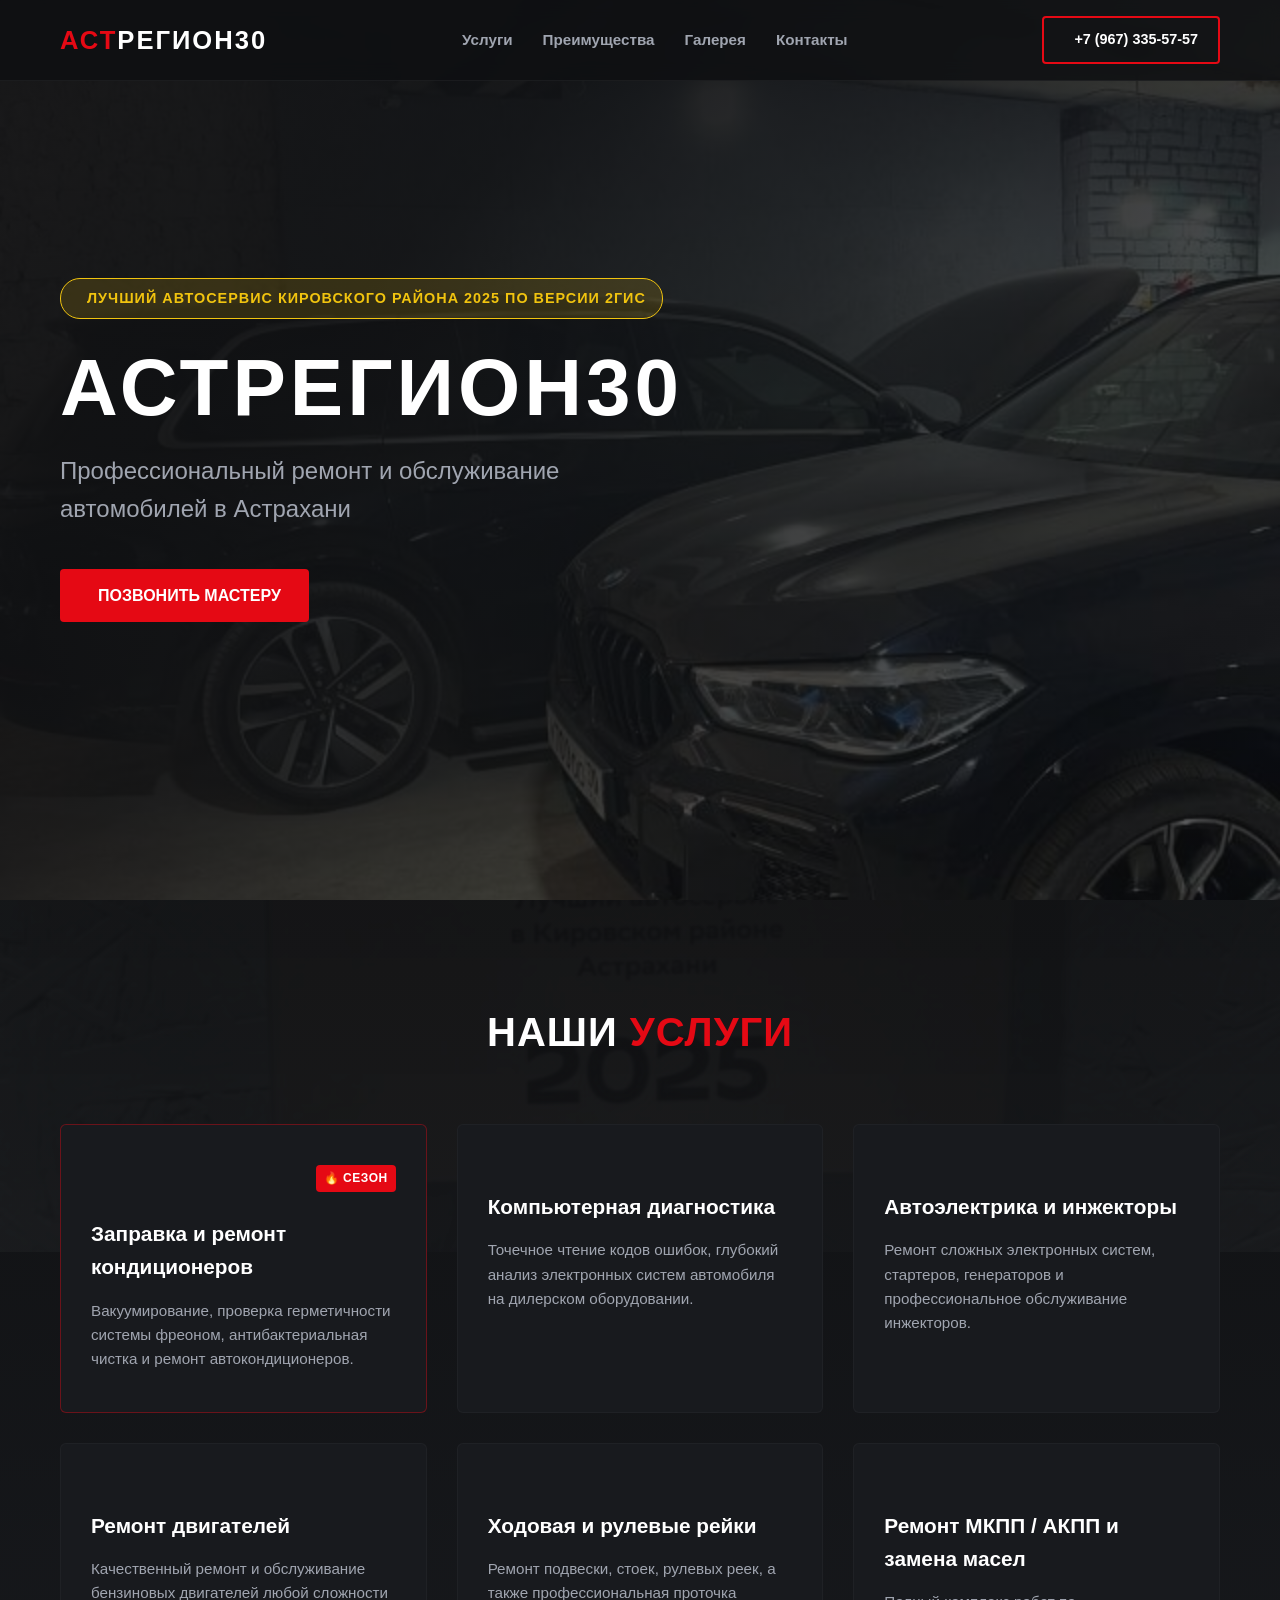
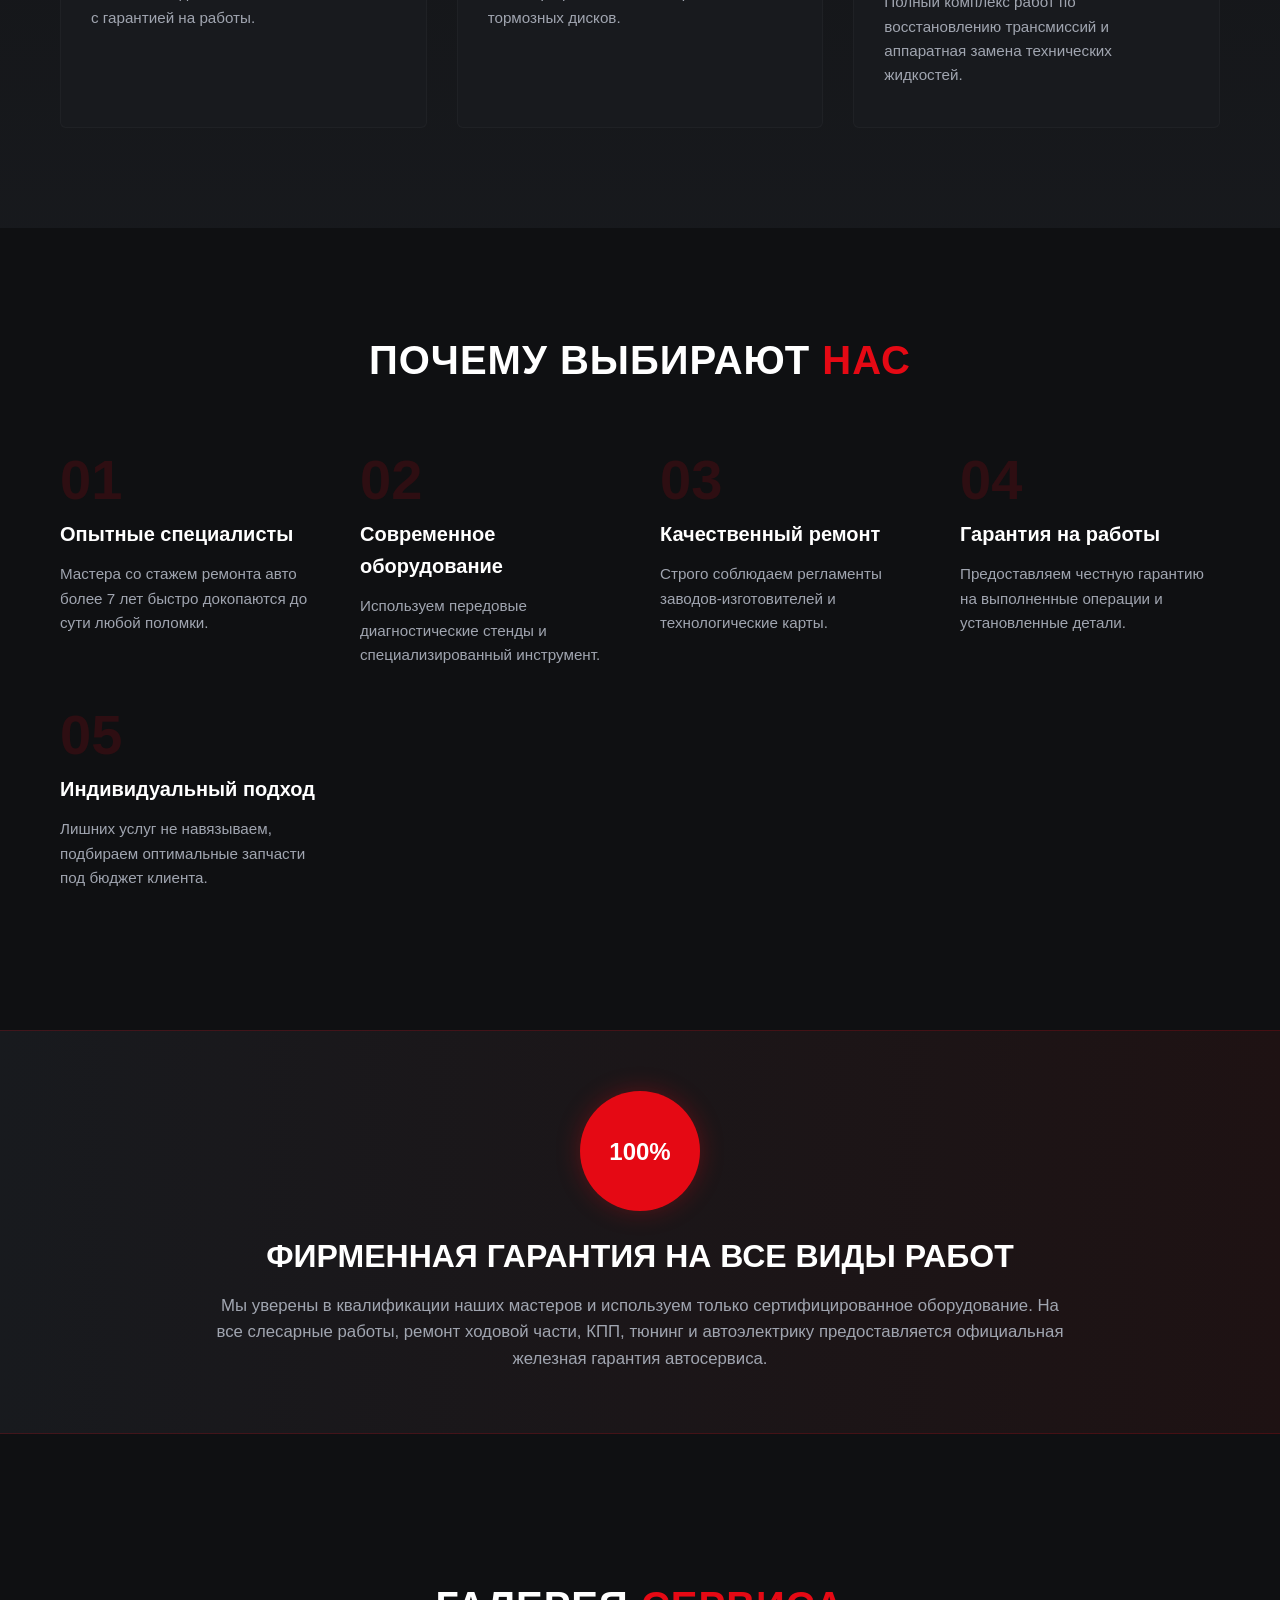
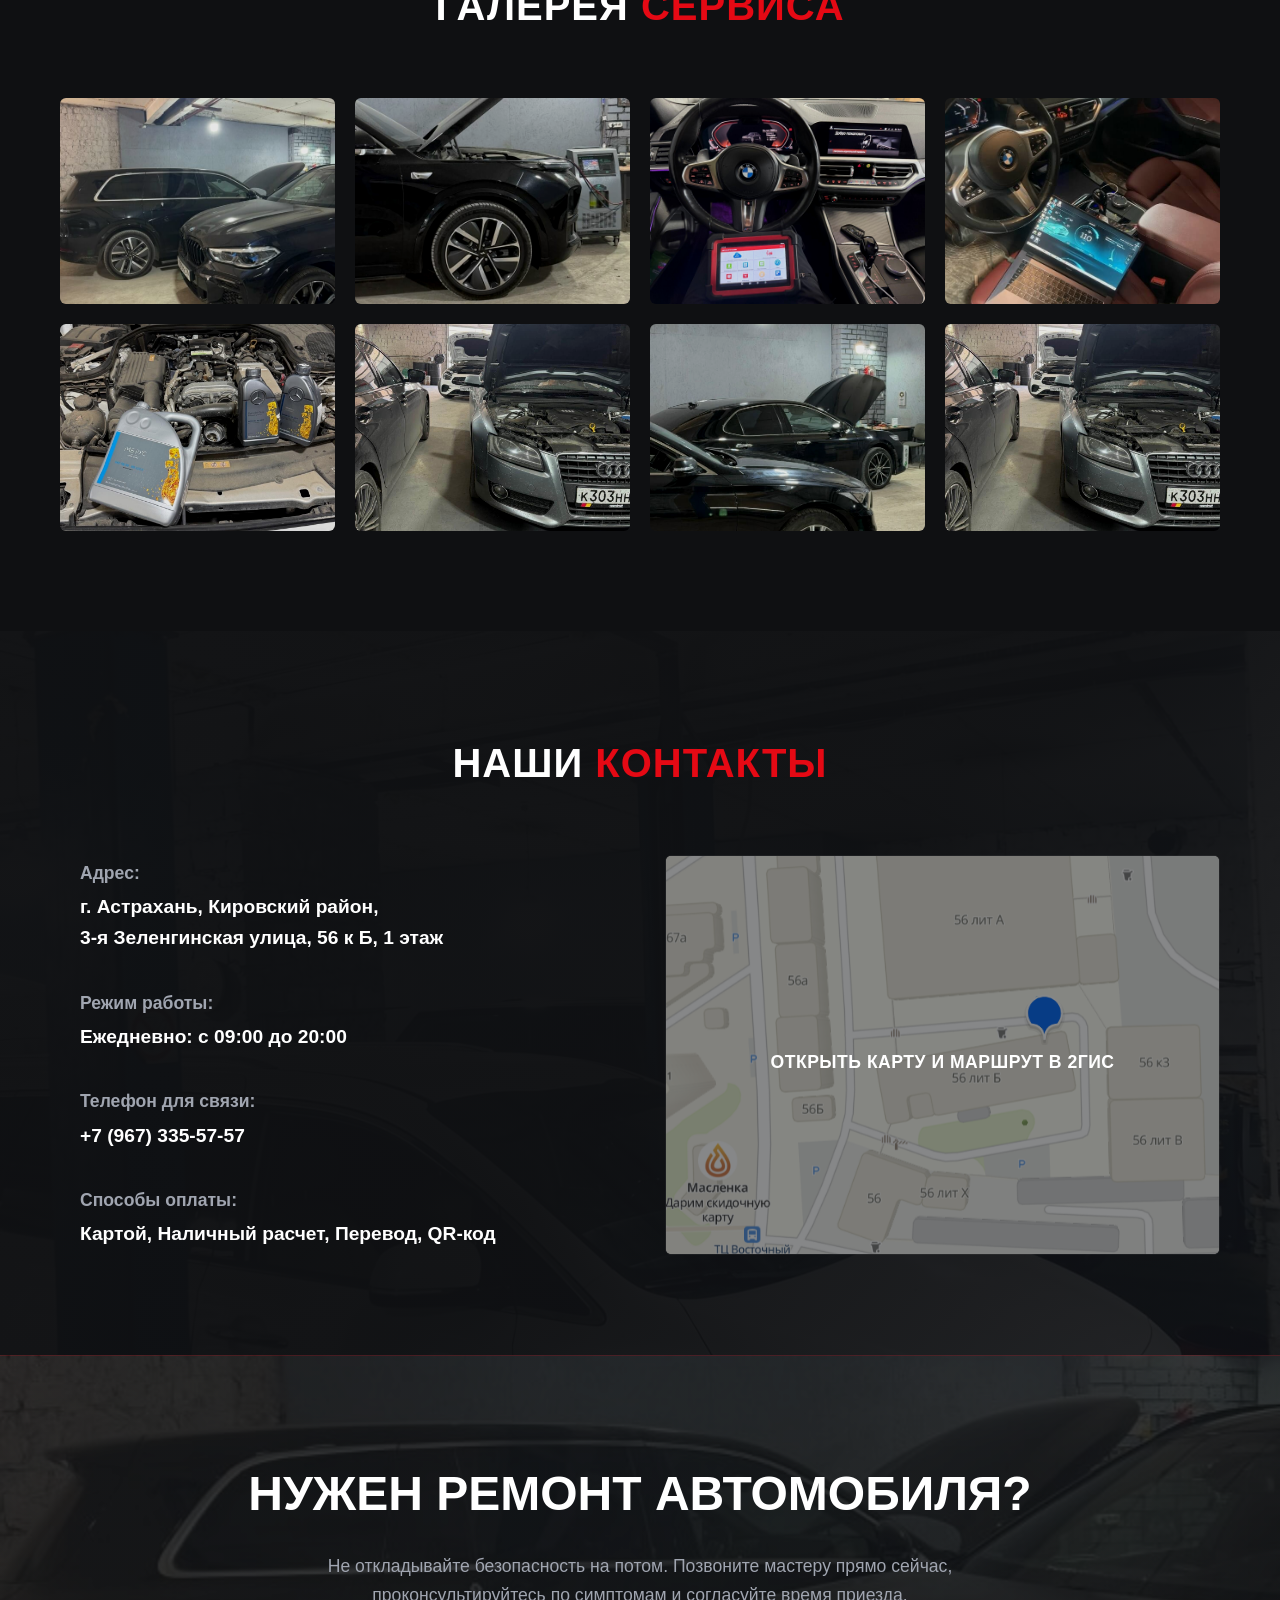
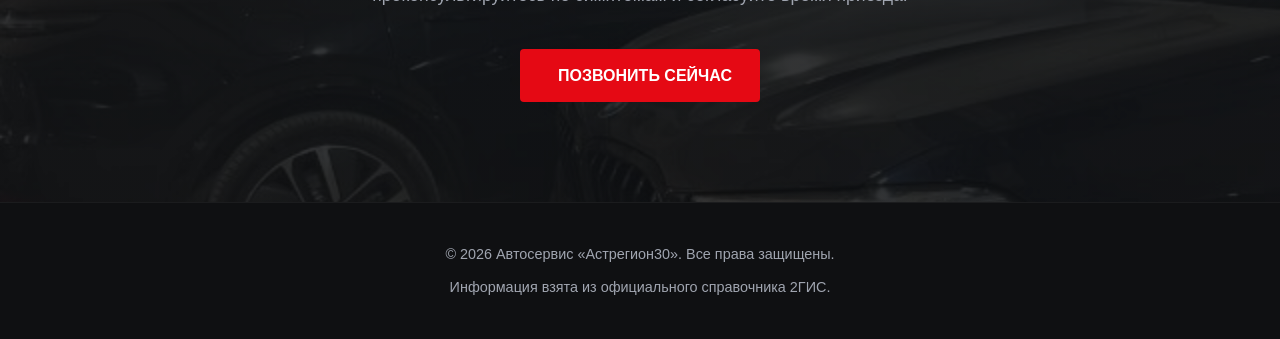
==== index.html @ 1fcc3227 "Update index.html" ====
<!DOCTYPE html>
<html lang="ru">
<head>
    <meta charset="UTF-8">
    <meta name="viewport" content="width=device-width, initial-scale=1.0">
    <title>Астрегион30 | Автосервис в Астрахани</title>
    <meta name="description" content="Профессиональный ремонт и техническое обслуживание автомобилей в Астрахани. Компьютерная диагностика, автоэлектрика, ремонт КПП/АКПП и ходовой части.">
    <meta http-equiv="Content-Security-Policy" content="upgrade-insecure-requests">

    <!-- OPEN GRAPH МЕТА-ТЕГИ ДЛЯ КРАСИВОГО ПРЕВЬЮ В МЕССЕНДЖЕРАХ -->
    <meta property="og:type" content="website">
    <meta property="og:url" content="https://github.io">
    <meta property="og:title" content="Автосервис «Астрегион30» в Астрахани">
    <meta property="og:description" content="Ремонт и обслуживание автомобилей. Компьютерная диагностика, автоэлектрика, ремонт двигателей и КПП. Официальная гарантия 100%. Звоните!">
    <!-- Точный путь к файлу фасада внутри твоей папки images -->
    <meta property="og:image" content="https://github.ioimages/gallery-1.jpg"> 
    <meta property="og:image:width" content="1200">
    <meta property="og:image:height" content="630">
    <meta property="og:site_name" content="Астрегион30">

    <!-- Подключение стилей и иконок -->
    <link rel="stylesheet" href="style.css">
    <link rel="stylesheet" href="https://cloudflare.com">
</head>
<body>

    <!-- Шапка (Header) -->
    <header class="header">
        <div class="container header-container">
            <div class="logo">
                <span class="logo-accent">АСТ</span>РЕГИОН30
            </div>
            <nav class="nav">
                <a href="#services" class="nav-link">Услуги</a>
                <a href="#advantages" class="nav-link">Преимущества</a>
                <a href="#gallery" class="nav-link">Галерея</a>
                <a href="#contacts" class="nav-link">Контакты</a>
            </nav>
            <a href="tel:+79673355757" class="btn btn-phone-header">
                <i class="fas fa-phone-alt"></i> +7 (967) 335-57-57
            </a>
            <button class="burger-menu" id="burgerBtn">
                <span></span>
                <span></span>
                <span></span>
            </button>
        </div>
    </header>

    <!-- Мобильное меню -->
    <div class="mobile-menu" id="mobileMenu">
        <a href="#services" class="mobile-link">Услуги</a>
        <a href="#advantages" class="mobile-link">Преимущества</a>
        <a href="#gallery" class="mobile-link">Галерея</a>
        <a href="#contacts" class="mobile-link">Контакты</a>
        <a href="tel:+79673355757" class="btn btn-phone-mobile">
            <i class="fas fa-phone-alt"></i> Позвонить
        </a>
    </div>

    <!-- Главный блок (Hero Section) -->
    <section class="hero-section">
        <div class="hero-overlay"></div>
        <div class="container hero-container data-anim">
            <div class="award-badge">
                <i class="fas fa-star"></i> Лучший автосервис Кировского района 2025 по версии 2ГИС
            </div>
            <h1 class="hero-title">АСТРЕГИОН30</h1>
            <p class="hero-subtitle">Профессиональный ремонт и обслуживание автомобилей в Астрахани</p>
            <a href="tel:+79673355757" class="btn btn-primary pulse-anim">
                <i class="fas fa-phone-alt"></i> Позвонить мастеру
            </a>
        </div>
    </section>

    <!-- Блок Услуги (Services) -->
    <section id="services" class="section services-section">
        <div class="container">
            <h2 class="section-title data-anim">Наши <span>Услуги</span></h2>
<div class="services-grid">
    <!-- Карточка 1 (СЕЗОННАЯ) -->
    <div class="service-card data-anim" style="border-color: rgba(229, 9, 20, 0.4);">
        <div class="card-icon" style="display: flex; justify-content: space-between; align-items: center;">
            <i class="fas fa-snowflake" style="color: #3498db;"></i>
            <span style="background: var(--accent-red); color: #fff; font-size: 0.75rem; font-weight: 900; padding: 4px 8px; border-radius: 4px; letter-spacing: 0.5px;">🔥 СЕЗОН</span>
        </div>
        <h3>Заправка и ремонт кондиционеров</h3>
        <p>Вакуумирование, проверка герметичности системы фреоном, антибактериальная чистка и ремонт автокондиционеров.</p>
    </div>
    <!-- Карточка 2 -->
    <div class="service-card data-anim">
        <div class="card-icon"><i class="fas fa-laptop-diagnostic"></i></div>
        <h3>Компьютерная диагностика</h3>
        <p>Точечное чтение кодов ошибок, глубокий анализ электронных систем автомобиля на дилерском оборудовании.</p>
    </div>
    <!-- Карточка 3 -->
    <div class="service-card data-anim">
        <div class="card-icon"><i class="fas fa-bolt"></i></div>
        <h3>Автоэлектрика и инжекторы</h3>
        <p>Ремонт сложных электронных систем, стартеров, генераторов и профессиональное обслуживание инжекторов.</p>
    </div>
    <!-- Карточка 4 -->
    <div class="service-card data-anim">
        <div class="card-icon"><i class="fas fa-engine"></i></div>
        <h3>Ремонт двигателей</h3>
        <p>Качественный ремонт и обслуживание бензиновых двигателей любой сложности с гарантией на работы.</p>
    </div>
    <!-- Карточка 5 -->
    <div class="service-card data-anim">
        <div class="card-icon"><i class="fas fa-car-crush"></i></div>
        <h3>Ходовая и рулевые рейки</h3>
        <p>Ремонт подвески, стоек, рулевых реек, а также профессиональная проточка тормозных дисков.</p>
    </div>
    <!-- Карточка 6 -->
    <div class="service-card data-anim">
        <div class="card-icon"><i class="fas fa-cogs"></i></div>
        <h3>Ремонт МКПП / АКПП и замена масел</h3>
        <p>Полный комплекс работ по восстановлению трансмиссий и аппаратная замена технических жидкостей.</p>
    </div>
</div>
    </section>

    <!-- Блок Почему выбирают нас (Advantages) -->
    <section id="advantages" class="section adv-section">
        <div class="container">
            <h2 class="section-title data-anim">Почему выбирают <span>нас</span></h2>
            <div class="adv-grid">
                <div class="adv-item data-anim">
                    <div class="adv-num">01</div>
                    <h3>Опытные специалисты</h3>
                    <p>Мастера со стажем ремонта авто более 7 лет быстро докопаются до сути любой поломки.</p>
                </div>
                <div class="adv-item data-anim">
                    <div class="adv-num">02</div>
                    <h3>Современное оборудование</h3>
                    <p>Используем передовые диагностические стенды и специализированный инструмент.</p>
                </div>
                <div class="adv-item data-anim">
                    <div class="adv-num">03</div>
                    <h3>Качественный ремонт</h3>
                    <p>Строго соблюдаем регламенты заводов-изготовителей и технологические карты.</p>
                </div>
                <div class="adv-item data-anim">
                    <div class="adv-num">04</div>
                    <h3>Гарантия на работы</h3>
                    <p>Предоставляем честную гарантию на выполненные операции и установленные детали.</p>
                </div>
                <div class="adv-item data-anim">
                    <div class="adv-num">05</div>
                    <h3>Индивидуальный подход</h3>
                    <p>Лишних услуг не навязываем, подбираем оптимальные запчасти под бюджет клиента.</p>
                </div>
            </div>
        </div>
    </section>

    <!-- Блок 100% Гарантия -->
    <section class="warranty-banner data-anim">
        <div class="container warranty-container">
            <div class="warranty-badge-large">
                <i class="fas fa-shield-check"></i>
                <span>100%</span>
            </div>
            <div class="warranty-text">
                <h2>Фирменная гарантия на все виды работ</h2>
                <p>Мы уверены в квалификации наших мастеров и используем только сертифицированное оборудование. На все слесарные работы, ремонт ходовой части, КПП, тюнинг и автоэлектрику предоставляется официальная железная гарантия автосервиса.</p>
            </div>
        </div>
    </section>

    <!-- Блок Галерея (Gallery) -->
    <section id="gallery" class="section gallery-section">
        <div class="container">
            <h2 class="section-title data-anim">Галерея <span>сервиса</span></h2>
            <div class="gallery-grid">
                <div class="gallery-item data-anim"><img src="images/gallery-1.jpg" alt="Автосервис Астрегион30 в Астрахани"></div>
                <div class="gallery-item data-anim"><img src="images/gallery-2.jpg" alt="Ремонт бензиновых двигателей"></div>
                <div class="gallery-item data-anim"><img src="images/gallery-3.jpg" alt="Компьютерная диагностика систем автомобиля"></div>
                <div class="gallery-item data-anim"><img src="images/gallery-4.jpg" alt="Диагностика автоэлектроники премиум-класса"></div>
                <div class="gallery-item data-anim"><img src="images/gallery-5.jpg" alt="Заправка автокондиционеров фреоном"></div>
                <div class="gallery-item data-anim"><img src="images/gallery-6.jpg" alt="Ремонт систем климат-контроля автомобиля"></div>
                <div class="gallery-item data-anim"><img src="images/gallery-7.jpg" alt="Ремонт систем климат-контроля автомобиля"></div>
                <div class="gallery-item data-anim"><img src="images/gallery-6.jpg" alt="Ремонт систем климат-контроля автомобиля"></div>
            </div>
        </div>
    </section>

    <!-- Блок Контакты (Contacts) -->
    <section id="contacts" class="section contacts-section">
        <div class="container">
            <h2 class="section-title data-anim">Наши <span>Контакты</span></h2>
            <div class="contacts-wrapper">
                <div class="contacts-info data-anim">
                    <div class="info-block">
                        <i class="fas fa-map-marker-alt"></i>
                        <div>
                            <h4>Адрес:</h4>
                            <p>г. Астрахань, Кировский район,<br>3-я Зеленгинская улица, 56 к Б, 1 этаж</p>
                        </div>
                    </div>
                    <div class="info-block">
                        <i class="fas fa-clock"></i>
                        <div>
                            <h4>Режим работы:</h4>
                            <p>Ежедневно: с 09:00 до 20:00</p>
                        </div>
                    </div>
                    <div class="info-block">
                        <i class="fas fa-phone-alt"></i>
                        <div>
                            <h4>Телефон для связи:</h4>
                            <p><a href="tel:+79673355757" class="phone-link">+7 (967) 335-57-57</a></p>
                        </div>
                    </div>
                    <div class="info-block">
                        <i class="fas fa-credit-card"></i>
                        <div>
                            <h4>Способы оплаты:</h4>
                            <p>Картой, Наличный расчет, Перевод, QR-код</p>
                        </div>
                    </div>
                </div>
                <!-- Интерактивная карта 2ГИС -->
                <div class="contacts-map data-anim">
                    <!-- Прямая коммерческая ссылка на карточку компании + правильный путь к папке images -->
                    <a href="https://2gis.ru" target="_blank" class="map-link-block" title="Открыть Астрегион30 в 2ГИС">
                        <img src="images/map-placeholder.jpg" alt="Карта проезда к Астрегион30" class="static-map-img">
                        <div class="map-overlay-btn">
                            <i class="fas fa-map-marked-alt"></i> Открыть карту и маршрут в 2ГИС
                        </div>
                    </a>
                </div>

         </section>
            <!-- CTA Блок -->
            <section class="cta-section">
                <div class="container cta-container data-anim">
                    <h2>Нужен ремонт автомобиля?</h2>
                    <p>Не откладывайте безопасность на потом. Позвоните мастеру прямо сейчас, проконсультируйтесь по симптомам и согласуйте время приезда.</p>
                    <a href="tel:+79673355757" class="btn btn-primary btn-cta">
                        <i class="fas fa-phone-alt"></i> Позвонить сейчас
                    </a>
                </div>
            </section>

            <!-- Подвал (Footer) -->
            <footer class="footer">
                <div class="container footer-container">
                    <p>&copy; 2026 Автосервис «Астрегион30». Все права защищены.</p>
                    <p>Информация взята из официального справочника 2ГИС.</p>
                </div>
            </footer>

    <!-- Премиальная кнопка быстрого вызова с белой иконкой -->
    <a href="tel:+79673355757" class="fixed-call-btn" aria-label="Позвонить в автосервис">
        <svg xmlns="http://w3.org" viewBox="0 0 24 24" width="26" height="26">
            <path d="M20 15.5c-1.2 0-2.4-.2-3.6-.6-.3-.1-.7 0-1 .2l-2.2 2.2c-2.8-1.4-5.1-3.8-6.6-6.6l2.2-2.2c.3-.3.4-.7.2-1-.4-1.1-.6-2.3-.6-3.5 0-.6-.4-1-1-1H4c-.6 0-1 .4-1 1 0 9.4 7.6 17 17 17 .6 0 1-.4 1-1v-3.5c0-.6-.4-1-1-1z" fill="#ffffff"/>
        </svg>
    </a>


            <script src="script.js"></script>
        </body>
        </html>
---- style.css ----
/* Основные переменные UI */
:root {
    --bg-dark: #0f1012;
    --bg-card: #181a1e;
    --accent-red: #e50914;
    --accent-hover: #b80710;
    --text-light: #ffffff;
    --text-muted: #a0a5b0;
    --font-main: -apple-system, BlinkMacSystemFont, "Segoe UI", Roboto, Helvetica, Arial, sans-serif;
    --transition: all 0.4s cubic-bezier(0.16, 1, 0.3, 1);
}

/* Обнуление базовых стилей */
* {
    margin: 0;
    padding: 0;
    box-sizing: border-box;
    scroll-behavior: smooth;
}

body {
    background-color: var(--bg-dark);
    color: var(--text-light);
    font-family: var(--font-main);
    line-height: 1.6;
    overflow-x: hidden;
}

img {
    display: block;
    max-width: 100%;
    height: auto;
}

.container {
    width: 100%;
    max-width: 1200px;
    margin: 0 auto;
    padding: 0 20px;
}

.section {
    padding: 100px 0;
}

.section-title {
    font-size: 2.5rem;
    font-weight: 800;
    text-align: center;
    margin-bottom: 60px;
    text-transform: uppercase;
    letter-spacing: 1px;
}

.section-title span {
    color: var(--accent-red);
}

/* Кнопки интерфейса */
.btn {
    display: inline-flex;
    align-items: center;
    justify-content: center;
    gap: 10px;
    padding: 14px 28px;
    font-weight: 700;
    text-decoration: none;
    text-transform: uppercase;
    border-radius: 4px;
    transition: var(--transition);
    cursor: pointer;
    border: none;
}

.btn-primary {
    background-color: var(--accent-red);
    color: var(--text-light);
}

.btn-primary:hover {
    background-color: var(--accent-hover);
    transform: translateY(-2px);
    box-shadow: 0 10px 20px rgba(229, 9, 20, 0.3);
}

/* Шапка (Header) */
.header {
    position: fixed;
    top: 0;
    left: 0;
    width: 100%;
    z-index: 100;
    background-color: rgba(15, 16, 18, 0.85);
    backdrop-filter: blur(10px);
    border-bottom: 1px solid rgba(255, 255, 255, 0.05);
    transition: var(--transition);
}

.header-container {
    display: flex;
    justify-content: space-between;
    align-items: center;
    height: 80px;
}

.logo {
    font-size: 1.6rem;
    font-weight: 900;
    letter-spacing: 2px;
}

.logo-accent {
    color: var(--accent-red);
}

.nav {
    display: flex;
    gap: 30px;
}

.nav-link {
    color: var(--text-muted);
    text-decoration: none;
    font-weight: 600;
    font-size: 0.95rem;
    transition: var(--transition);
}

.nav-link:hover {
    color: var(--text-light);
}

.btn-phone-header {
    background: transparent;
    border: 2px solid var(--accent-red);
    color: var(--text-light);
    padding: 10px 20px;
    font-size: 0.9rem;
}

.btn-phone-header:hover {
    background: var(--accent-red);
    box-shadow: 0 5px 15px rgba(229, 9, 20, 0.2);
}

.burger-menu {
    display: none;
    flex-direction: column;
    gap: 6px;
    background: none;
    border: none;
    cursor: pointer;
    z-index: 101;
}

.burger-menu span {
    display: block;
    width: 28px;
    height: 3px;
    background-color: var(--text-light);
    transition: var(--transition);
}

/* Мобильное меню */
.mobile-menu {
    position: fixed;
    top: 0;
    left: -100%;
    width: 100%;
    height: 100vh;
    background-color: var(--bg-dark);
    display: flex;
    flex-direction: column;
    align-items: center;
    justify-content: center;
    gap: 30px;
    z-index: 99;
    transition: var(--transition);
    padding-top: 80px;
}

.mobile-menu.active {
    left: 0;
}

.mobile-link {
    font-size: 1.5rem;
    color: var(--text-light);
    text-decoration: none;
    font-weight: 700;
}

/* Блок Hero */
.hero-section {
    position: relative;
    height: 100vh;
    min-height: 600px;
    display: flex;
    align-items: center;
    background: url('images/gallery-1.jpg') center/cover no-repeat;
}

.hero-overlay {
    position: absolute;
    top: 0;
    left: 0;
    width: 100%;
    height: 100%;
    background: linear-gradient(135deg, rgba(15,16,18,0.95) 30%, rgba(15,16,18,0.6) 100%);
}

.hero-container {
    position: relative;
    z-index: 2;
}

.award-badge {
    display: inline-flex;
    align-items: center;
    gap: 10px;
    background: rgba(241, 196, 15, 0.15);
    border: 1px solid #f1c40f;
    color: #f1c40f;
    padding: 8px 16px;
    border-radius: 20px;
    font-size: 0.9rem;
    font-weight: 700;
    text-transform: uppercase;
    letter-spacing: 1px;
    margin-bottom: 25px;
}

.hero-title {
    font-size: 5rem;
    font-weight: 900;
    letter-spacing: 4px;
    margin-bottom: 20px;
    line-height: 1.1;
}

.hero-subtitle {
    font-size: 1.5rem;
    color: var(--text-muted);
    max-width: 600px;
    margin-bottom: 40px;
}

/* Блок Услуг */
.services-section {
    background: linear-gradient(180deg, rgba(15, 16, 18, 0.96) 0%, rgba(24, 26, 30, 0.93) 100%), 
                url('images/services-bg.jpg') center/cover no-repeat fixed;
}

.services-grid {
    display: grid;
    grid-template-columns: repeat(auto-fit, minmax(280px, 1fr));
    gap: 30px;
}

.service-card {
    background-color: var(--bg-card);
    padding: 40px 30px;
    border-radius: 6px;
    border: 1px solid rgba(255, 255, 255, 0.03);
    transition: var(--transition);
}

.service-card:hover {
    transform: translateY(-8px);
    border-color: rgba(229, 9, 20, 0.3);
    box-shadow: 0 15px 30px rgba(0,0,0,0.4);
}

.card-icon {
    font-size: 2.5rem;
    color: var(--accent-red);
    margin-bottom: 25px;
}

.service-card h3 {
    font-size: 1.3rem;
    margin-bottom: 15px;
}

.service-card p {
    color: var(--text-muted);
    font-size: 0.95rem;
}

/* Преимущества */
.adv-grid {
    display: grid;
    grid-template-columns: repeat(auto-fit, minmax(220px, 1fr));
    gap: 40px;
}

.adv-num {
    font-size: 3.5rem;
    font-weight: 900;
    color: rgba(229, 9, 20, 0.15);
    line-height: 1;
    margin-bottom: 10px;
}

.adv-item h3 {
    font-size: 1.25rem;
    margin-bottom: 12px;
}

.adv-item p {
    color: var(--text-muted);
    font-size: 0.95rem;
}

/* Баннер Гарантии */
.warranty-banner {
    background: linear-gradient(90deg, #181a1e 0%, #1e1213 100%);
    border-top: 1px solid rgba(229, 9, 20, 0.2);
    border-bottom: 1px solid rgba(229, 9, 20, 0.2);
    padding: 60px 0;
    margin: 40px 0;
}

.warranty-container {
    display: flex;
    align-items: center;
    gap: 40px;
}

.warranty-badge-large {
    display: flex;
    flex-direction: column;
    align-items: center;
    justify-content: center;
    background: var(--accent-red);
    color: var(--text-light);
    width: 120px;
    height: 120px;
    border-radius: 50%;
    font-weight: 900;
    font-size: 1.5rem;
    flex-shrink: 0;
    box-shadow: 0 0 25px rgba(229, 9, 20, 0.3);
}

.warranty-badge-large i {
    font-size: 2rem;
    margin-bottom: 2px;
}

.warranty-text h2 {
    font-size: 2rem;
    text-transform: uppercase;
    margin-bottom: 10px;
}

.warranty-text p {
    color: var(--text-muted);
    font-size: 1.05rem;
    max-width: 850px;
}

/* Галерея */
.gallery-grid {
    display: grid;
    grid-template-columns: repeat(auto-fit, minmax(240px, 1fr));
    gap: 20px;
}

.gallery-item {
    position: relative;
    border-radius: 6px;
    overflow: hidden;
    aspect-ratio: 4/3;
}

.gallery-item img {
    width: 100%;
    height: 100%;
    object-fit: cover;
    transition: var(--transition);
    filter: contrast(1.05) brightness(0.9);
}

.gallery-item:hover img {
    filter: contrast(1) brightness(1);
    transform: scale(1.03);
}

/* Фоновое фото с наградой 2ГИС для блока Услуг */
.services-section {
    background: linear-gradient(180deg, rgba(15, 16, 18, 0.96) 0%, rgba(24, 26, 30, 0.93) 100%), 
                url('images/services-bg.jpg') center/cover no-repeat fixed;
}

/* Фоновое фото ремзоны для блока Контактов */
.contacts-section {
    background: linear-gradient(135deg, rgba(15, 16, 18, 0.98) 55%, rgba(15, 16, 18, 0.9) 100%), 
                url('images/contacts-bg.jpg') center/cover no-repeat;
    padding: 100px 0;
}

.contacts-wrapper {
    display: grid;
    grid-template-columns: 1fr 1fr;
    gap: 50px;
    align-items: center;
}

.contacts-info {
    display: flex;
    flex-direction: column;
    gap: 35px;
}

.info-block {
    display: flex;
    gap: 20px;
    align-items: flex-start;
}

.info-block i {
    font-size: 1.6rem;
    color: var(--accent-red);
    margin-top: 5px;
}

.info-block h4 {
    font-size: 1.1rem;
    margin-bottom: 5px;
    color: var(--text-muted);
}

.info-block p, .phone-link {
    font-size: 1.2rem;
    font-weight: 600;
    color: var(--text-light);
    text-decoration: none;
}

.phone-link:hover {
    color: var(--accent-red);
}

.contacts-map {
    height: 400px;
    border-radius: 6px;
    overflow: hidden;
    border: 1px solid rgba(255, 255, 255, 0.05);
}

/* CTA Блок */
.cta-section {
    background: linear-gradient(rgba(15,16,18,0.85), rgba(15,16,18,0.85)), url('images/gallery-1.jpg') center/cover;
    padding: 100px 0;
    text-align: center;
    border-top: 1px solid rgba(229, 9, 20, 0.2);
}

.cta-container h2 {
    font-size: 3rem;
    text-transform: uppercase;
    margin-bottom: 20px;
}

.cta-container p {
    max-width: 700px;
    margin: 0 auto 40px auto;
    color: var(--text-muted);
    font-size: 1.1rem;
}

/* Футер */
.footer {
    padding: 40px 0;
    border-top: 1px solid rgba(255, 255, 255, 0.05);
    text-align: center;
    font-size: 0.9rem;
    color: var(--text-muted);
}

.footer-container {
    display: flex;
    flex-direction: column;
    gap: 10px;
}

/* Кнопка быстрого звонка (Плавающая) */
.fixed-call-btn {
    position: fixed;
    bottom: 30px;
    right: 30px;
    width: 60px;
    height: 60px;
    background-color: var(--accent-red);
    color: var(--text-light);
    border-radius: 50%;
    display: none;
    align-items: center;
    justify-content: center;
    font-size: 1.5rem;
    box-shadow: 0 4px 20px rgba(229, 9, 20, 0.4);
    z-index: 1000;
    text-decoration: none;
    animation: pulse 2.5s infinite;
}

/* Анимации при скролле */
.data-anim {
    opacity: 0;
    transform: translateY(40px);
    transition: opacity 0.8s cubic-bezier(0.16, 1, 0.3, 1), transform 0.8s cubic-bezier(0.16, 1, 0.3, 1);
}

.data-anim.active {
    opacity: 1;
    transform: translateY(0);
}

/* Пульсация кнопок вызова */
@keyframes pulse {
    0% {
        transform: scale(1);
        box-shadow: 0 0 0 0 rgba(229, 9, 20, 0.5);
    }
    70% {
        transform: scale(1.05);
        box-shadow: 0 0 0 15px rgba(229, 9, 20, 0);
    }
    100% {
        transform: scale(1);
        box-shadow: 0 0 0 0 rgba(229, 9, 20, 0);
    }
}

.pulse-anim {
    animation: pulse 2.5s infinite;
}

/* Адаптивные медиа-запросы */
@media (max-width: 992px) {
    .hero-title {
        font-size: 3.5rem;
    }
    .contacts-wrapper {
        grid-template-columns: 1fr;
        gap: 40px;
    }
}
@media (max-width: 768px) {
    .nav, .btn-phone-header {
        display: none;
    }
    .burger-menu {
        display: flex;
    }
    .section {
        padding: 60px 0;
    }
    /* Починили размер заголовка на смартфонах */
    .hero-title {
        font-size: 2.2rem;
        letter-spacing: 2px;
        word-wrap: break-word;
    }
    /* Центрируем иконку трубки внутри плавающего круга */
    .fixed-call-btn {
        display: flex !important;
        align-items: center;
        justify-content: center;
    }
    .fixed-call-btn svg {
        display: block;
    }

    }
    .fixed-call-btn i {
        display: inline-block;
        color: #ffffff !important;
        font-size: 1.5rem !important;
        line-height: 1;
    }
    .warranty-container {
        flex-direction: column;
        text-align: center;
        gap: 20px;
    }
    .burger-menu.active span:nth-child(1) {
        transform: rotate(45deg) translate(6px, 6px);
    }
    .burger-menu.active span:nth-child(2) {
        opacity: 0;
    }
    .burger-menu.active span:nth-child(3) {
        transform: rotate(-45deg) translate(6px, -6px);
    }
}

/* Стили для статичной карты-ссылки */
.map-link-block {
    position: relative;
    display: block;
    width: 100%;
    /* Фиксированная высота для идеального выравнивания по сетке */
    height: 400px; 
    border-radius: 6px;
    overflow: hidden;
    border: 1px solid rgba(255, 255, 255, 0.05);
}

.static-map-img {
    width: 100%;
    height: 100%;
    object-fit: cover;
    transition: var(--transition);
}

.map-overlay-btn {
    position: absolute;
    top: 0;
    left: 0;
    width: 100%;
    height: 100%;
    background: rgba(15, 16, 18, 0.5);
    display: flex;
    flex-direction: column;
    align-items: center;
    justify-content: center;
    gap: 15px;
    color: var(--text-light);
    font-weight: 700;
    font-size: 1.1rem;
    transition: var(--transition);
    text-transform: uppercase;
    letter-spacing: 0.5px;
}

.map-overlay-btn i {
    font-size: 2.5rem;
    color: var(--accent-red);
    transition: var(--transition);
}

/* Эффекты при наведении */
.map-link-block:hover .static-map-img {
    transform: scale(1.03);
}

.map-link-block:hover .map-overlay-btn {
    background: rgba(15, 16, 18, 0.3);
}

.map-link-block:hover .map-overlay-btn i {
    transform: translateY(-5px);
}
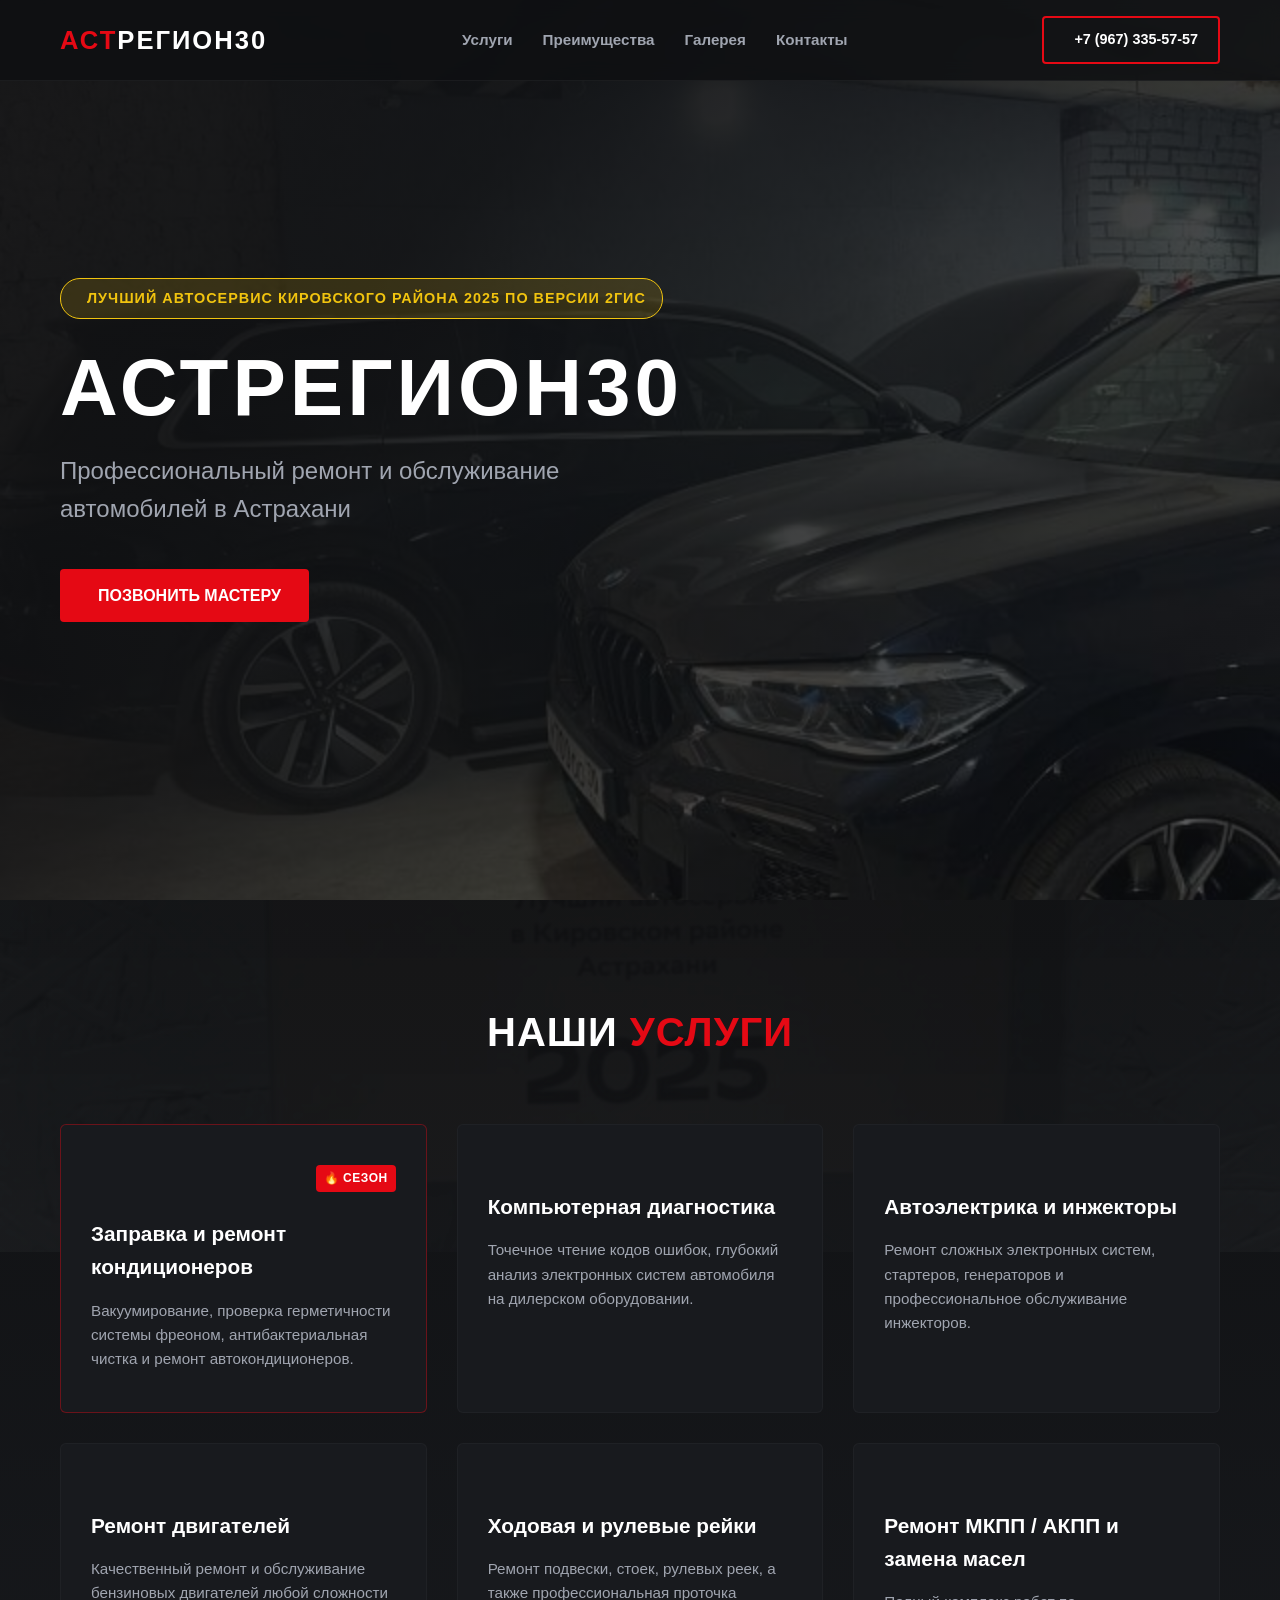
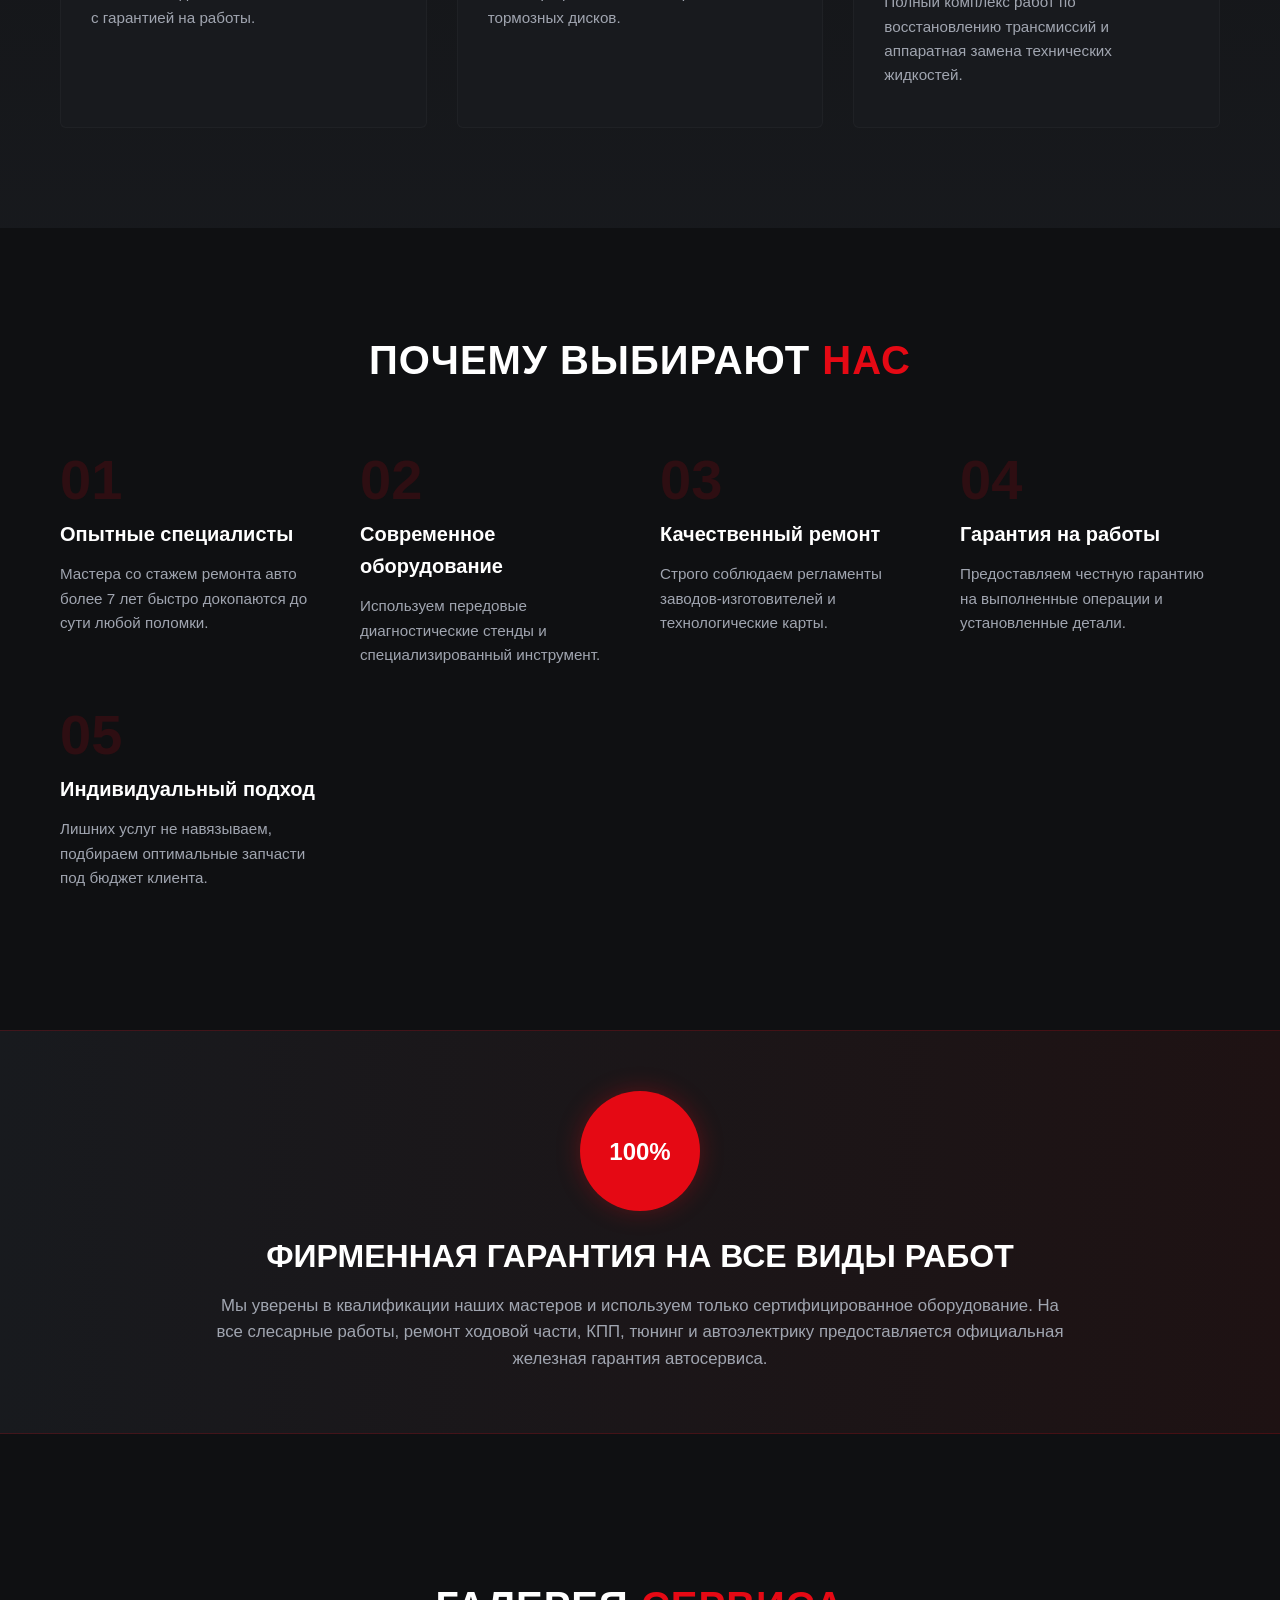
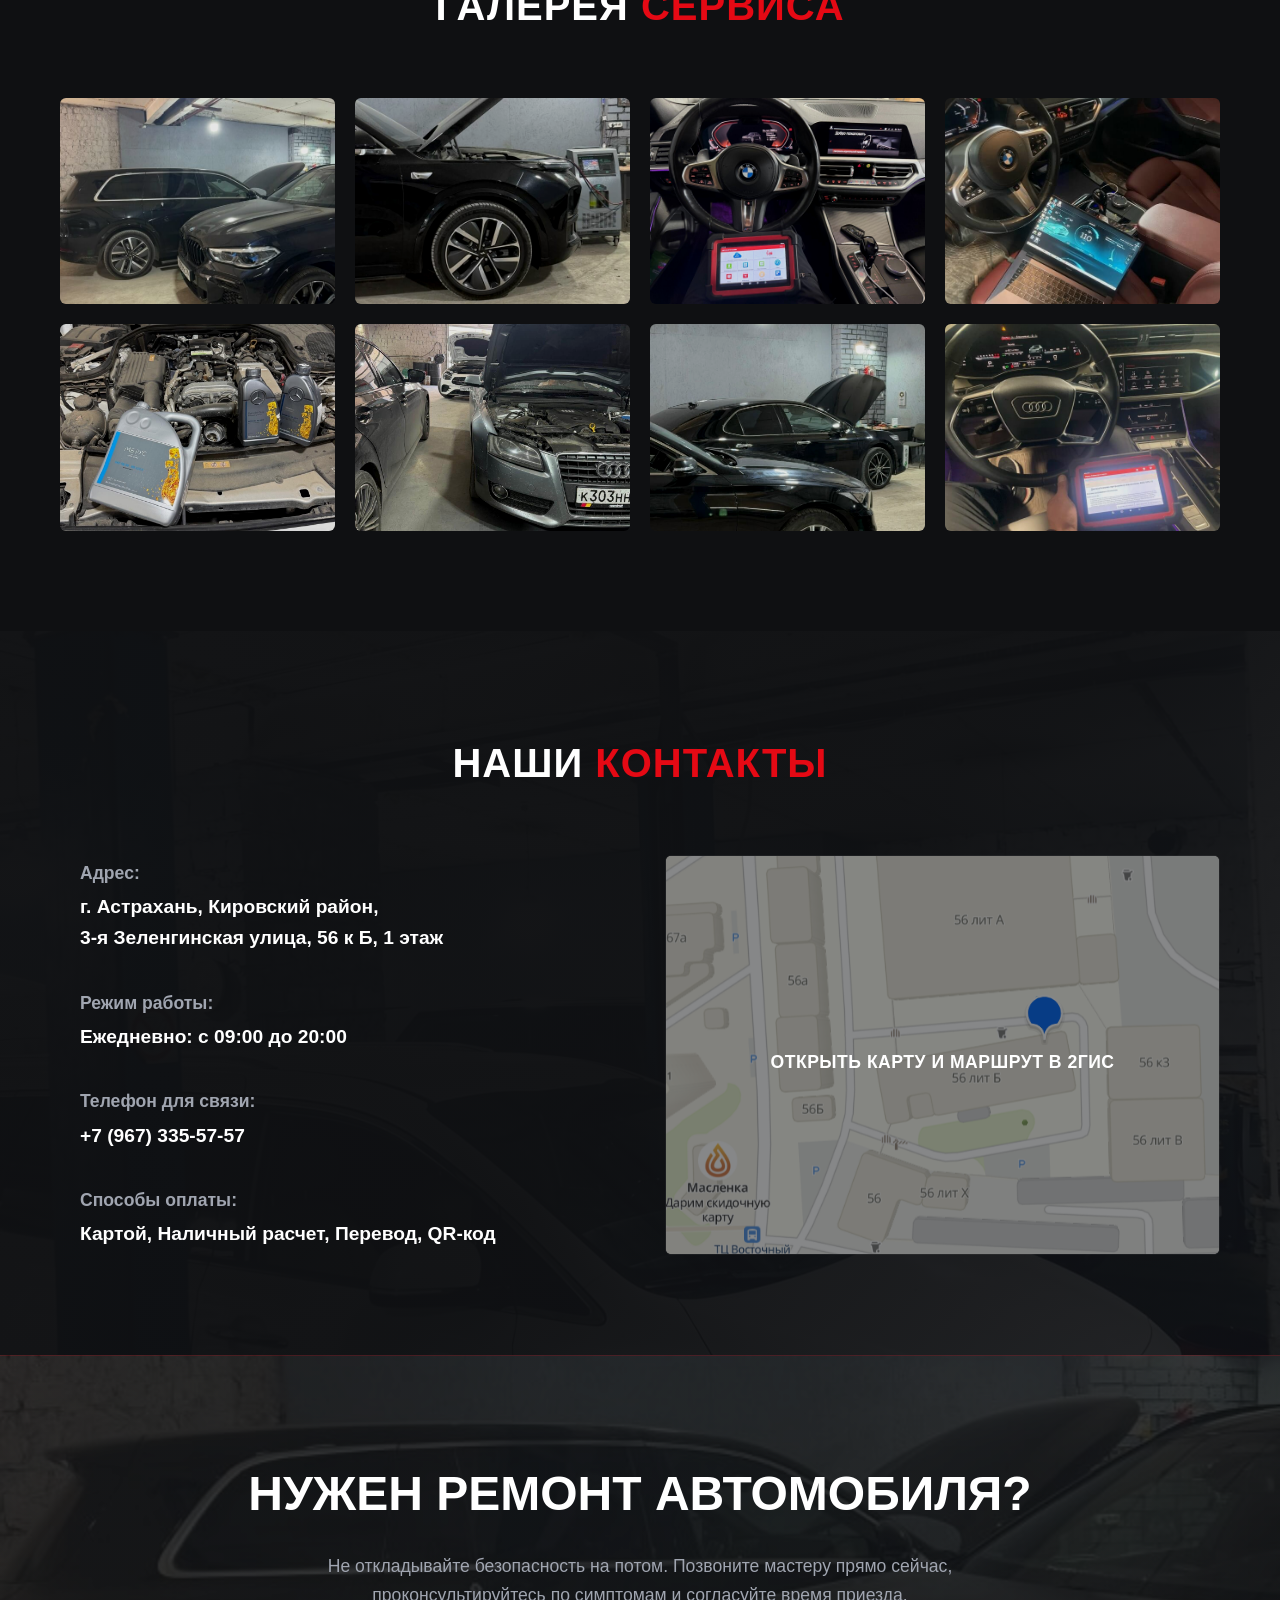
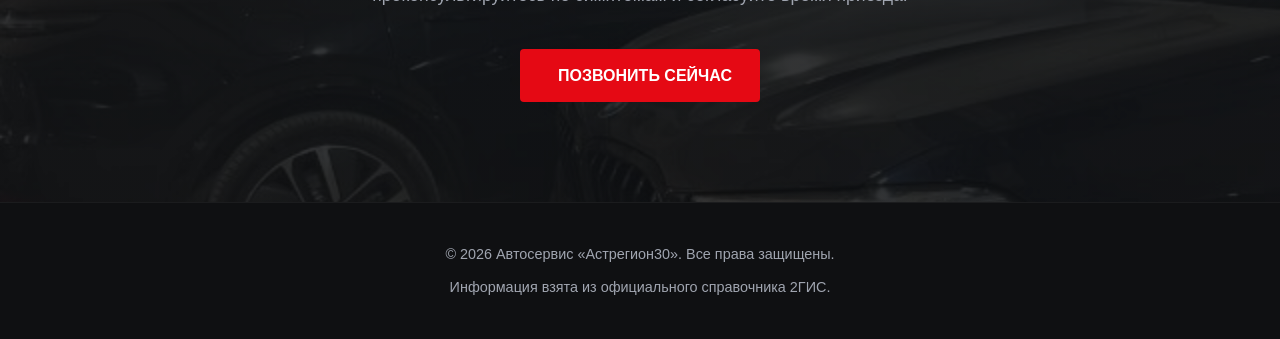
==== commit 65386bba: "Update index.html" ====
--- a/index.html
+++ b/index.html
@@ -173,14 +173,16 @@
         <div class="container">
             <h2 class="section-title data-anim">Галерея <span>сервиса</span></h2>
             <div class="gallery-grid">
-                <div class="gallery-item data-anim"><img src="images/gallery-1.jpg" alt="Автосервис Астрегион30 в Астрахани"></div>
-                <div class="gallery-item data-anim"><img src="images/gallery-2.jpg" alt="Ремонт бензиновых двигателей"></div>
-                <div class="gallery-item data-anim"><img src="images/gallery-3.jpg" alt="Компьютерная диагностика систем автомобиля"></div>
-                <div class="gallery-item data-anim"><img src="images/gallery-4.jpg" alt="Диагностика автоэлектроники премиум-класса"></div>
-                <div class="gallery-item data-anim"><img src="images/gallery-5.jpg" alt="Заправка автокондиционеров фреоном"></div>
-                <div class="gallery-item data-anim"><img src="images/gallery-6.jpg" alt="Ремонт систем климат-контроля автомобиля"></div>
-                <div class="gallery-item data-anim"><img src="images/gallery-7.jpg" alt="Ремонт систем климат-контроля автомобиля"></div>
-                <div class="gallery-item data-anim"><img src="images/gallery-6.jpg" alt="Ремонт систем климат-контроля автомобиля"></div>
+                <div class="gallery-grid">
+                    <div class="gallery-item data-anim"><img src="images/gallery-1.jpg" alt="Автосервис Астрегион30 в Астрахани"></div>
+                    <div class="gallery-item data-anim"><img src="images/gallery-2.jpg" alt="Ремонт бензиновых двигателей"></div>
+                    <div class="gallery-item data-anim"><img src="images/gallery-3.jpg" alt="Компьютерная диагностика систем автомобиля"></div>
+                    <div class="gallery-item data-anim"><img src="images/gallery-4.jpg" alt="Диагностика автоэлектроники премиум-класса"></div>
+                    <div class="gallery-item data-anim"><img src="images/gallery-5.jpg" alt="Заправка автокондиционеров фреоном"></div>
+                    <div class="gallery-item data-anim"><img src="images/gallery-6.jpg" alt="Ремонт систем климат-контроля автомобиля"></div>
+                    <div class="gallery-item data-anim"><img src="images/gallery-7.jpg" alt="Ремонт ходовой части автомобиля подвески"></div>
+                    <div class="gallery-item data-anim"><img src="images/gallery-8.jpg" alt="Ремонт КПП и АКПП в Астрахани"></div>
+                </div>
             </div>
         </div>
     </section>
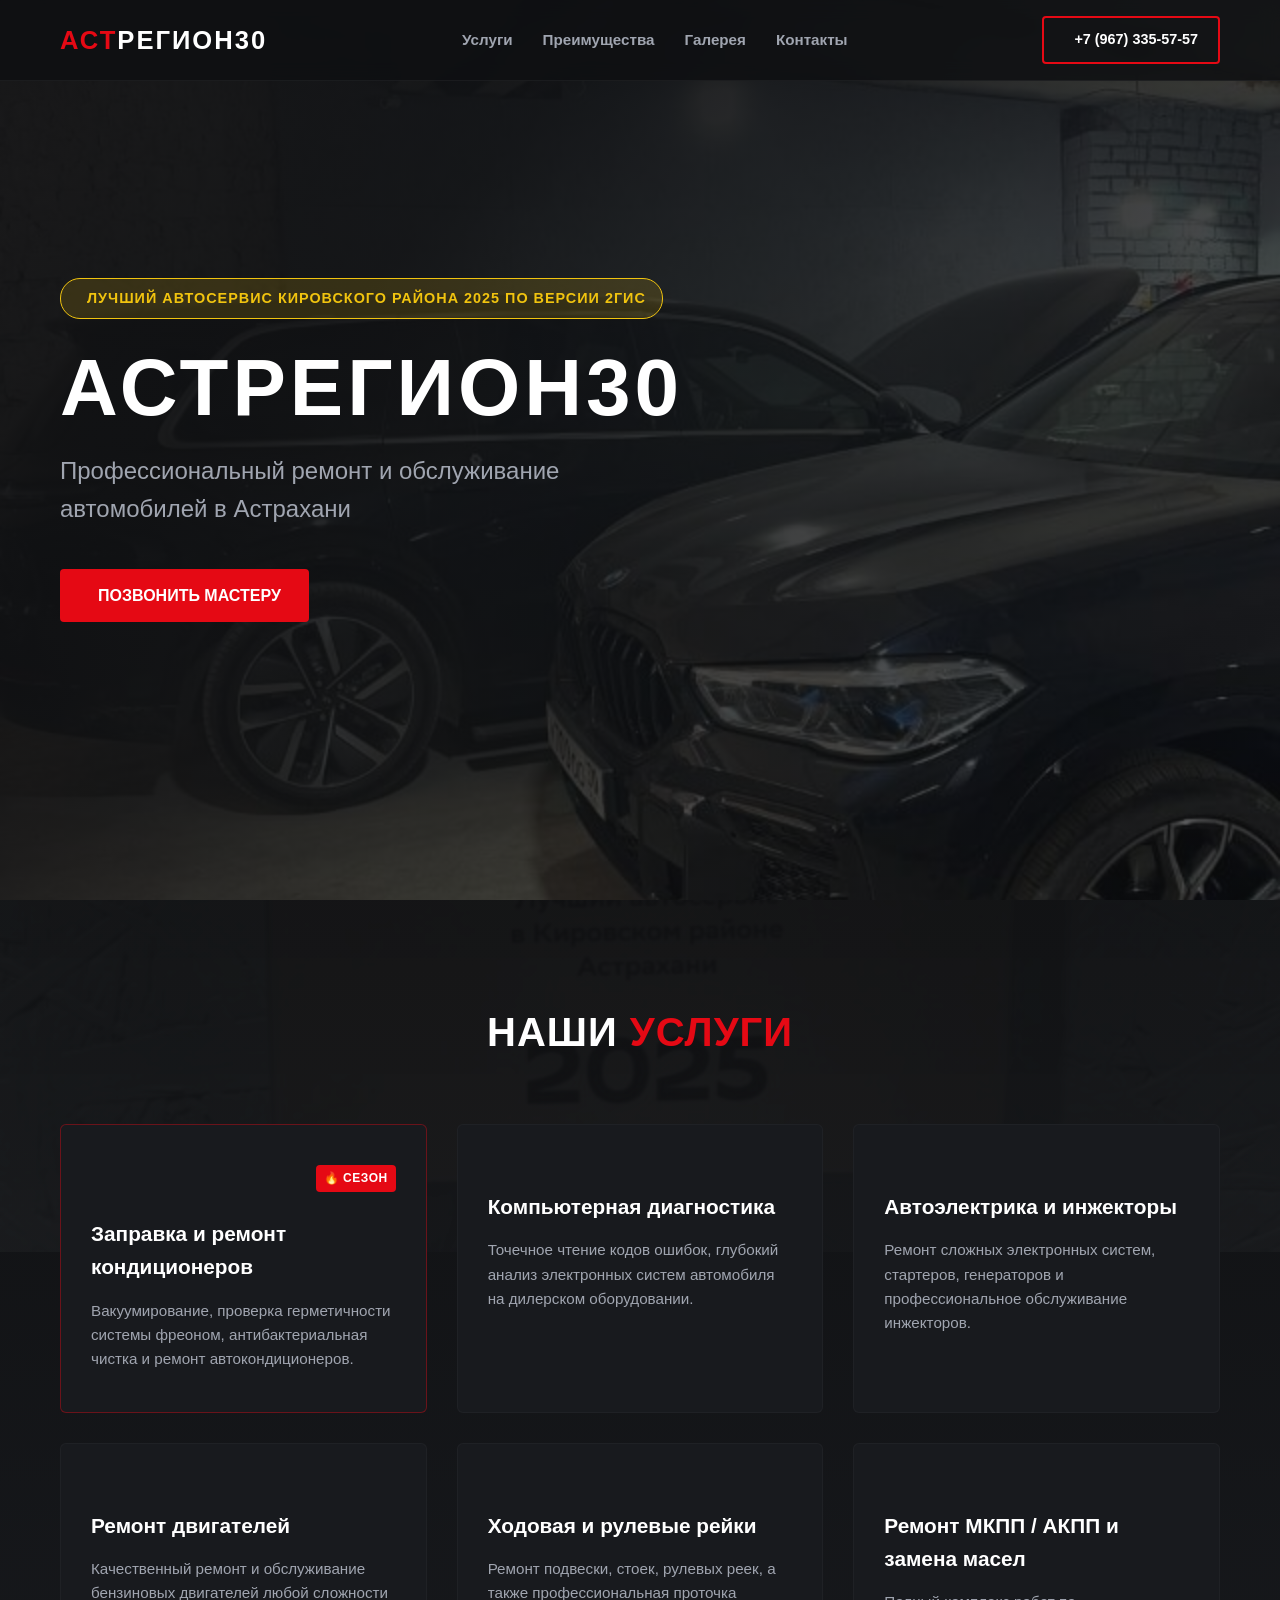
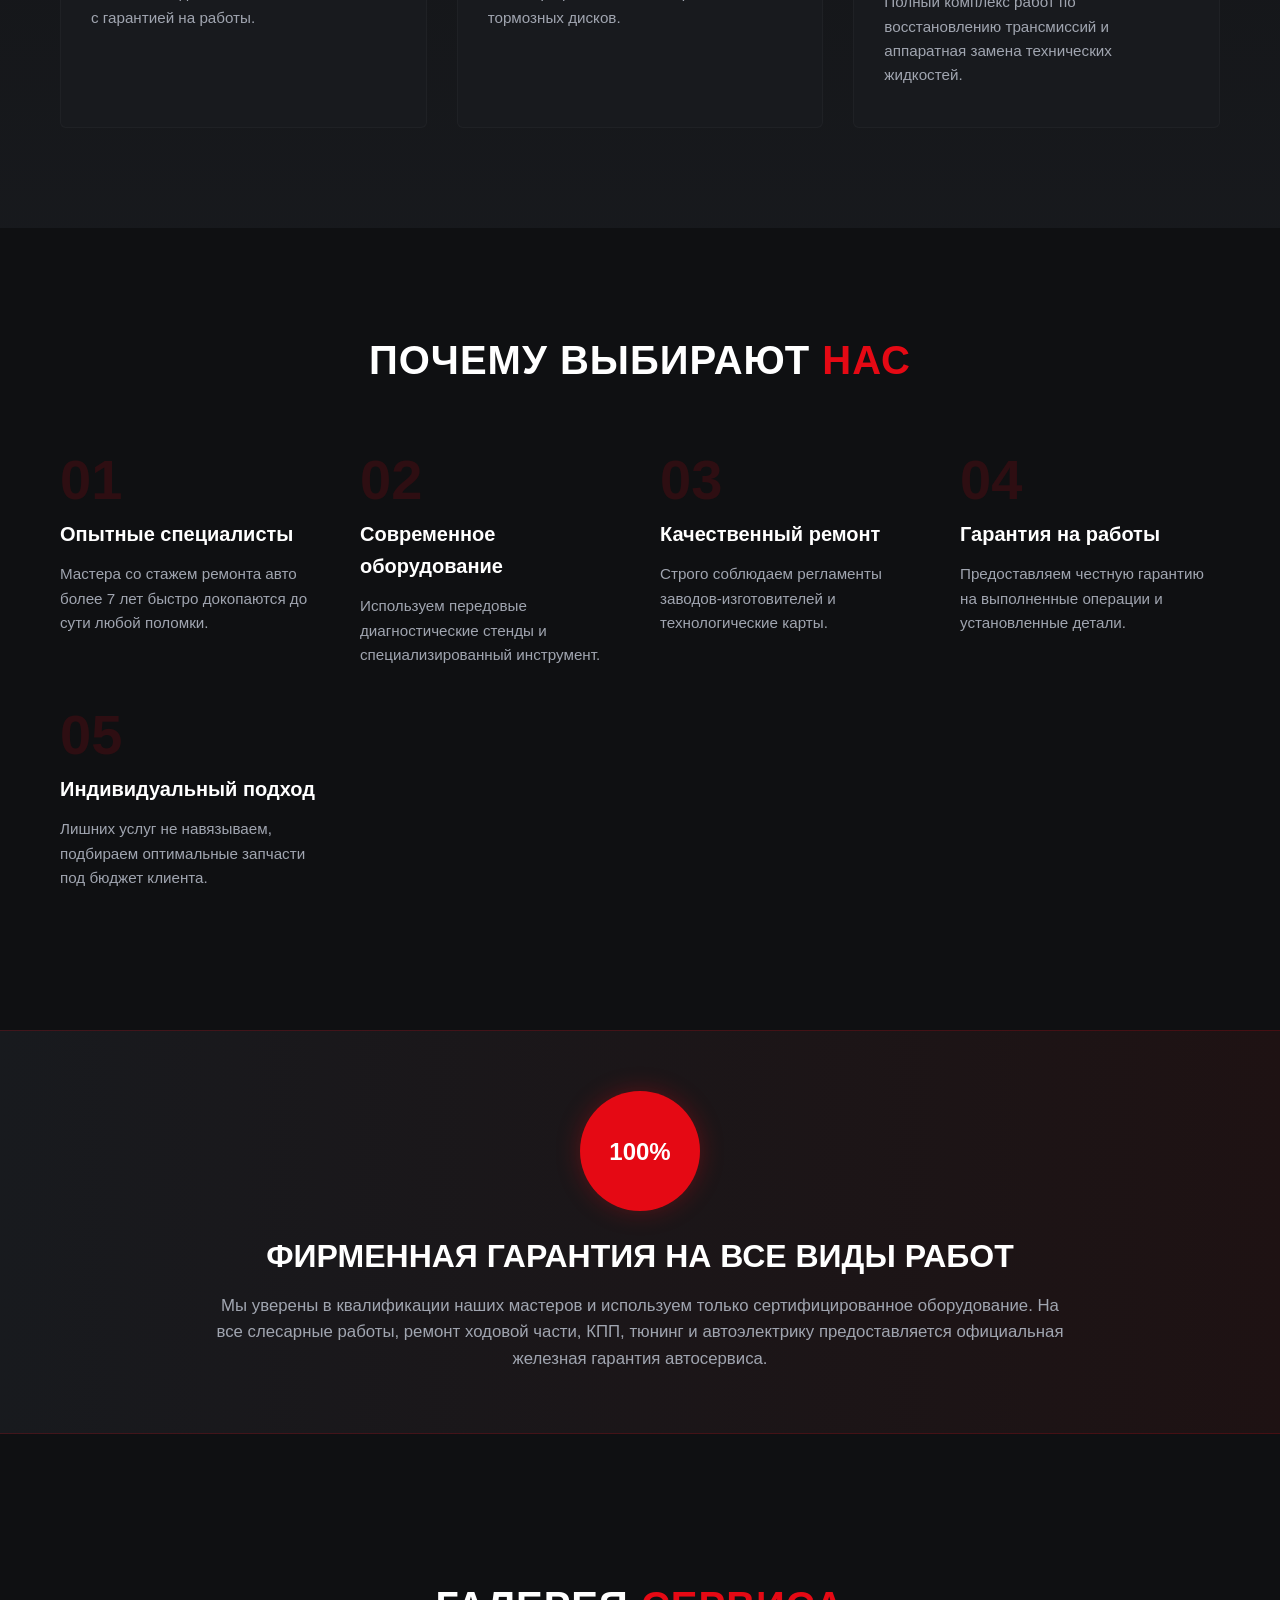
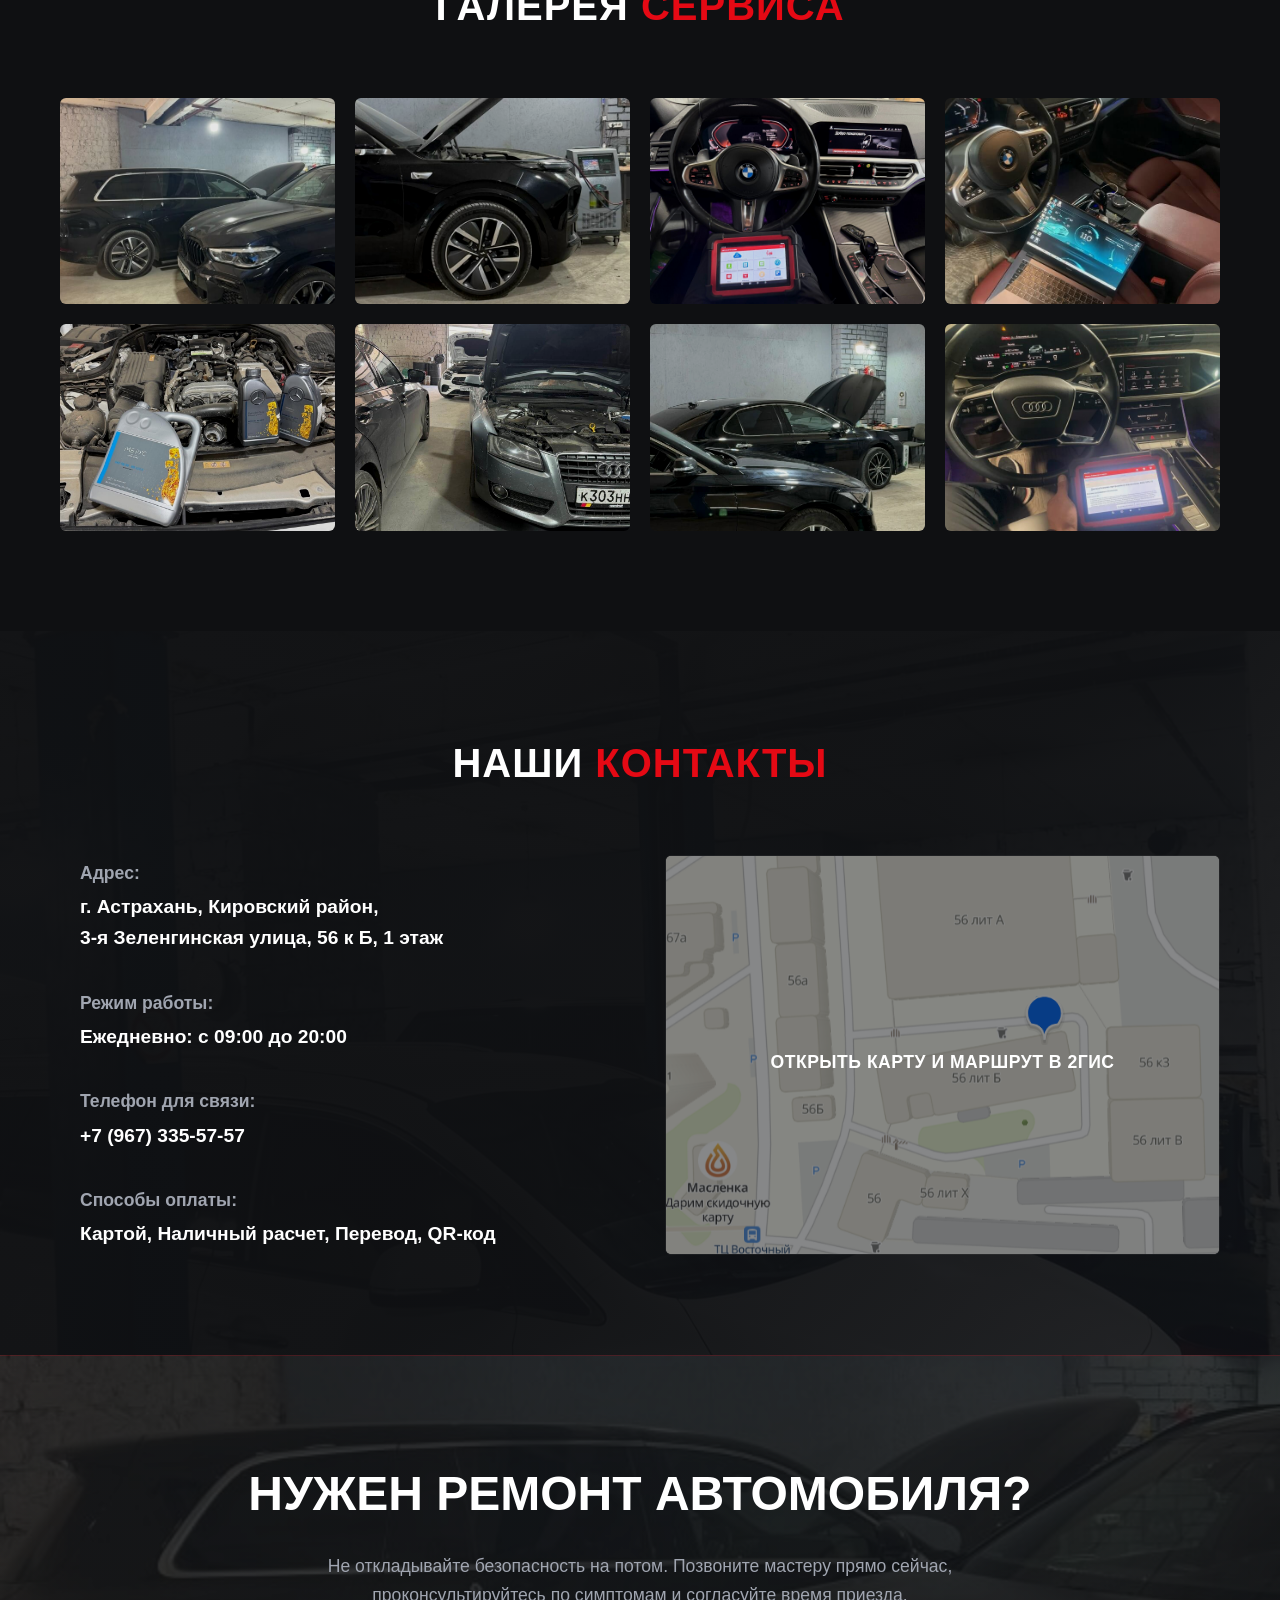
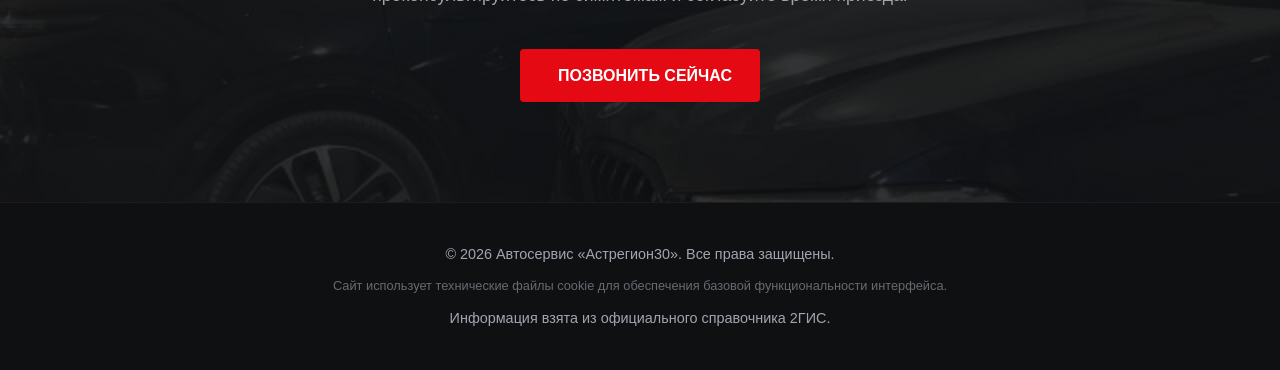
==== commit cee5e8e1: "Update index.html" ====
--- a/index.html
+++ b/index.html
@@ -3,22 +3,48 @@
 <head>
     <meta charset="UTF-8">
     <meta name="viewport" content="width=device-width, initial-scale=1.0">
-    <title>Астрегион30 | Автосервис в Астрахани</title>
-    <meta name="description" content="Профессиональный ремонт и техническое обслуживание автомобилей в Астрахани. Компьютерная диагностика, автоэлектрика, ремонт КПП/АКПП и ходовой части.">
+    <meta http-equiv="X-UA-Compatible" content="IE=edge">
     <meta http-equiv="Content-Security-Policy" content="upgrade-insecure-requests">
 
-    <!-- OPEN GRAPH МЕТА-ТЕГИ ДЛЯ КРАСИВОГО ПРЕВЬЮ В МЕССЕНДЖЕРАХ -->
+    <!-- 1. ГЛАВНЫЙ ЗАГОЛОВОК ДЛЯ ПОИСКОВИКОВ (Идеальная длина с вхождением ключевых услуг) -->
+    <title>Астрегион30 | Заправка автокондиционеров и ремонт авто в Астрахани</title>
+    
+    <!-- 2. СНИППЕТ ДЛЯ ВЫДАЧИ ЯНДЕКСА И GOOGLE (Коммерческое описание, генерирующее клики) -->
+    <meta name="description" content="Автосервис Астрегион30 в Астрахани. Профессиональная заправка кондиционеров фреоном, ремонт двигателей, КПП, автоэлектрика и ходовая. Гарантия 100%. Звоните!">
+    
+    <!-- 3. КЛЮЧЕВЫЕ СЛОВА (Классический набор для региональных поисковых роботов) -->
+    <meta name="keywords" content="астрегион30, заправка кондиционеров астрахань, ремонт авто астрахань, автоэлектрик кировский район, ремонт двигателя астрахань, автосервис 3-я зеленгинская, ремонт акпп астрахань, диагностика автомобиля цена">
+
+    <!-- 4. ГЕО-ТАРГЕТИНГ (Жестко привязывает сайт к Астрахани для локального поиска) -->
+    <meta name="geo.region" content="RU-AST">
+    <meta name="geo.platitude" content="46.35338">
+    <meta name="geo.longitude" content="48.079203">
+    <meta name="geo.position" content="46.35338;48.079203">
+    <meta name="ICBM" content="46.35338, 48.079203">
+    <meta name="DC.title" content="Астрегион30 Автосервис Астрахань">
+
+    <!-- 5. ИНДЕКСАЦИЯ (Разрешение роботам на полное сканирование и вывод в топ) -->
+    <meta name="robots" content="index, follow, max-image-preview:large, max-snippet:-1, max-video-preview:-1">
+    <link rel="canonical" href="https://astregion30.ru">
+
+    <!-- 6. OPEN GRAPH (Красивая карточка-превью при отправке ссылки в Telegram/WhatsApp) -->
     <meta property="og:type" content="website">
-    <meta property="og:url" content="https://github.io">
+    <meta property="og:url" content="https://astregion30.ru">
     <meta property="og:title" content="Автосервис «Астрегион30» в Астрахани">
-    <meta property="og:description" content="Ремонт и обслуживание автомобилей. Компьютерная диагностика, автоэлектрика, ремонт двигателей и КПП. Официальная гарантия 100%. Звоните!">
-    <!-- Точный путь к файлу фасада внутри твоей папки images -->
-    <meta property="og:image" content="https://github.ioimages/gallery-1.jpg"> 
+    <meta property="og:description" content="Заправка автокондиционеров, ремонт двигателей, КПП и ходовой части в Кировском районе. Официальная гарантия 100%. Звоните!">
+    <meta property="og:image" content="https://astregion30.ruimages/gallery-1.jpg"> 
     <meta property="og:image:width" content="1200">
     <meta property="og:image:height" content="630">
     <meta property="og:site_name" content="Астрегион30">
-
-    <!-- Подключение стилей и иконок -->
+    <meta property="og:locale" content="ru_RU">
+
+    <!-- 7. TWITTER CARD (Для поддержки отображения превью в дополнительных приложениях) -->
+    <meta name="twitter:card" content="summary_large_image">
+    <meta name="twitter:title" content="Астрегион30 | Автосервис Астрахань">
+    <meta name="twitter:description" content="Заправка автокондиционеров и комплексный ремонт авто. Гарантия 100%.">
+    <meta name="twitter:image" content="https://astregion30.ruimages/gallery-1.jpg">
+
+    <!-- Подключение внешних стилей, шрифтов и иконок -->
     <link rel="stylesheet" href="style.css">
     <link rel="stylesheet" href="https://cloudflare.com">
 </head>
@@ -249,6 +275,7 @@
             <footer class="footer">
                 <div class="container footer-container">
                     <p>&copy; 2026 Автосервис «Астрегион30». Все права защищены.</p>
+                    <p style="font-size: 0.8rem; opacity: 0.6;">Сайт использует технические файлы cookie для обеспечения базовой функциональности интерфейса.</p>
                     <p>Информация взята из официального справочника 2ГИС.</p>
                 </div>
             </footer>
@@ -259,8 +286,40 @@
             <path d="M20 15.5c-1.2 0-2.4-.2-3.6-.6-.3-.1-.7 0-1 .2l-2.2 2.2c-2.8-1.4-5.1-3.8-6.6-6.6l2.2-2.2c.3-.3.4-.7.2-1-.4-1.1-.6-2.3-.6-3.5 0-.6-.4-1-1-1H4c-.6 0-1 .4-1 1 0 9.4 7.6 17 17 17 .6 0 1-.4 1-1v-3.5c0-.6-.4-1-1-1z" fill="#ffffff"/>
         </svg>
     </a>
-
-
-            <script src="script.js"></script>
+        <script src="script.js"></script>
+                
+<script type="application/ld+json">
+{
+  "@context": "https://schema.org",
+  "@type": "AutoRepair",
+  "name": "Астрегион30",
+  "image": "https://astregion30.ru",
+  "url": "https://astregion30.ru",
+  "telephone": "+79673355757",
+  "priceRange": "$$",
+  "address": {
+    "@type": "PostalAddress",
+    "streetAddress": "3-я Зеленгинская улица, 56 к Б",
+    "addressLocality": "Астрахань",
+    "addressRegion": "Астраханская область",
+    "postalCode": "414000",
+    "addressCountry": "RU"
+  },
+  "openingHoursSpecification": {
+    "@type": "OpeningHoursSpecification",
+    "dayOfWeek": [
+      "Monday",
+      "Tuesday",
+      "Wednesday",
+      "Thursday",
+      "Friday",
+      "Saturday",
+      "Monday"
+    ],
+    "opens": "09:00",
+    "closes": "20:00"
+  }
+}
+</script>
         </body>
         </html>
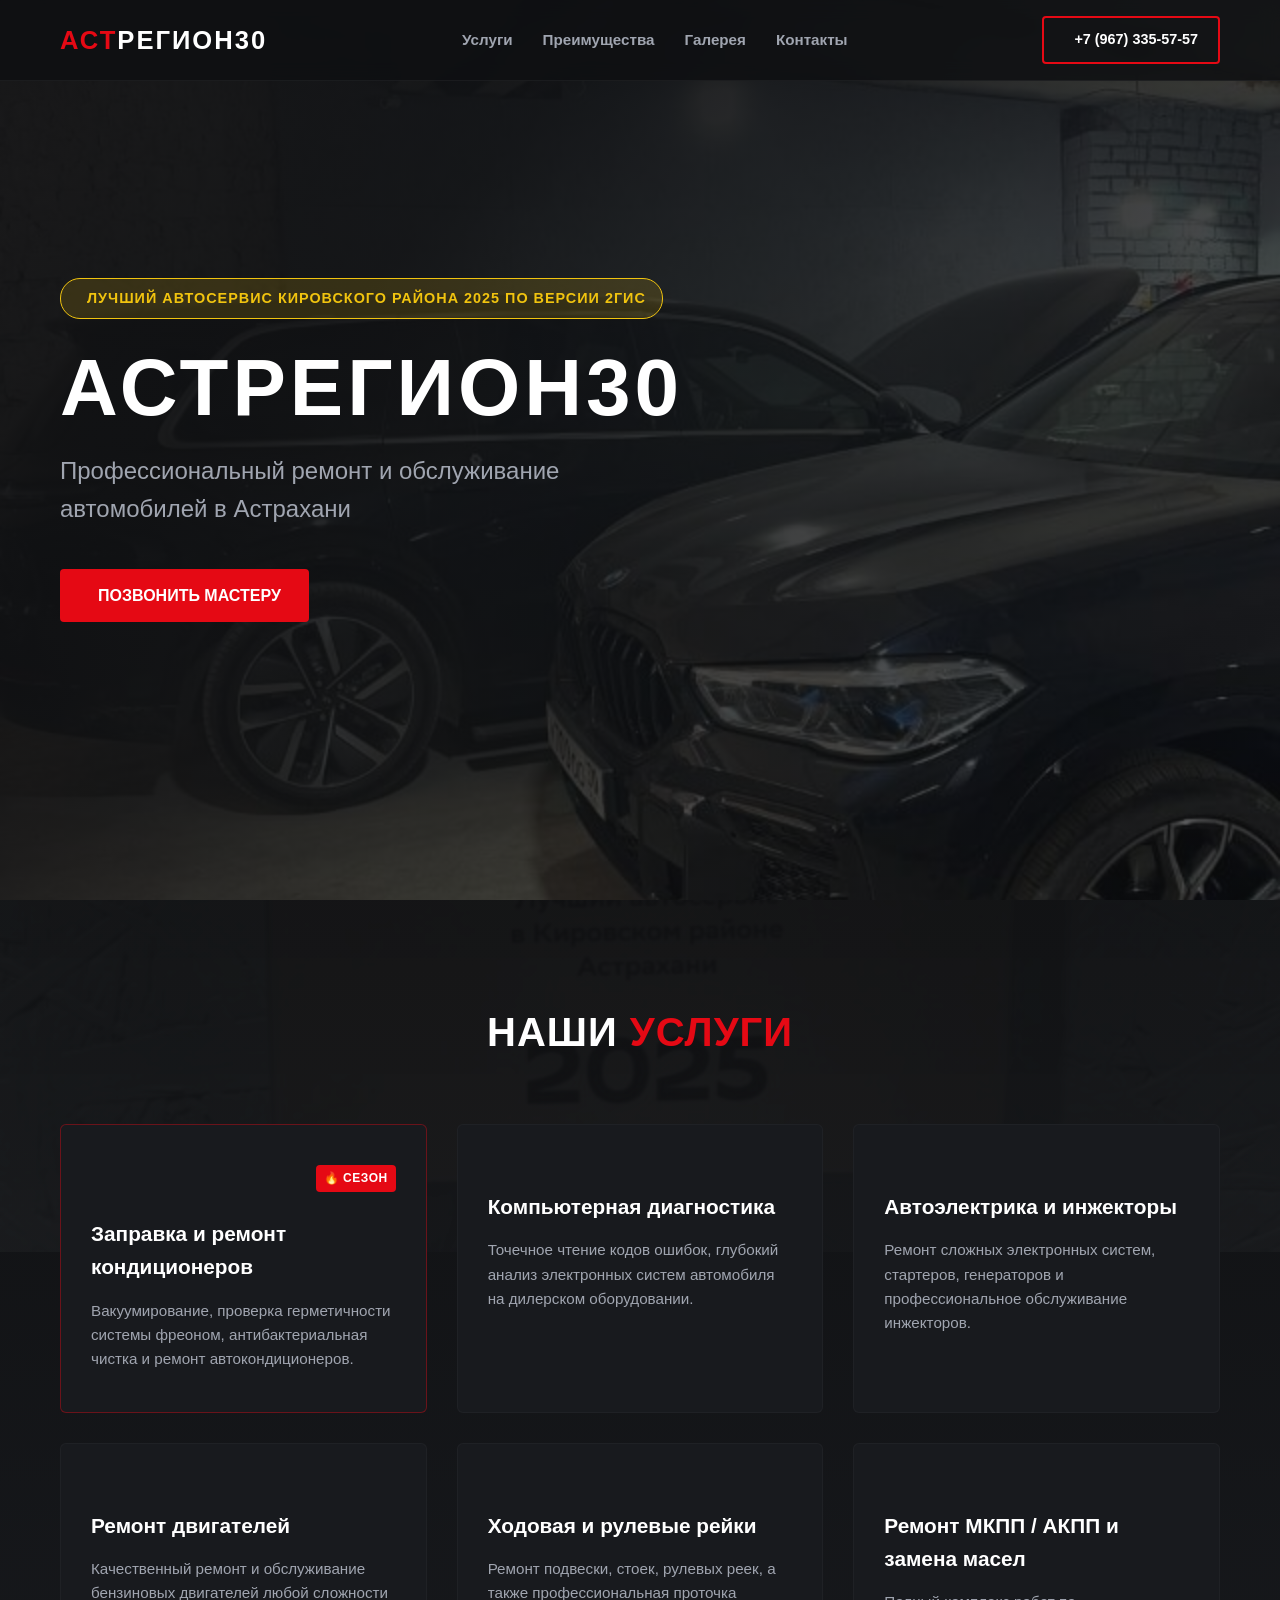
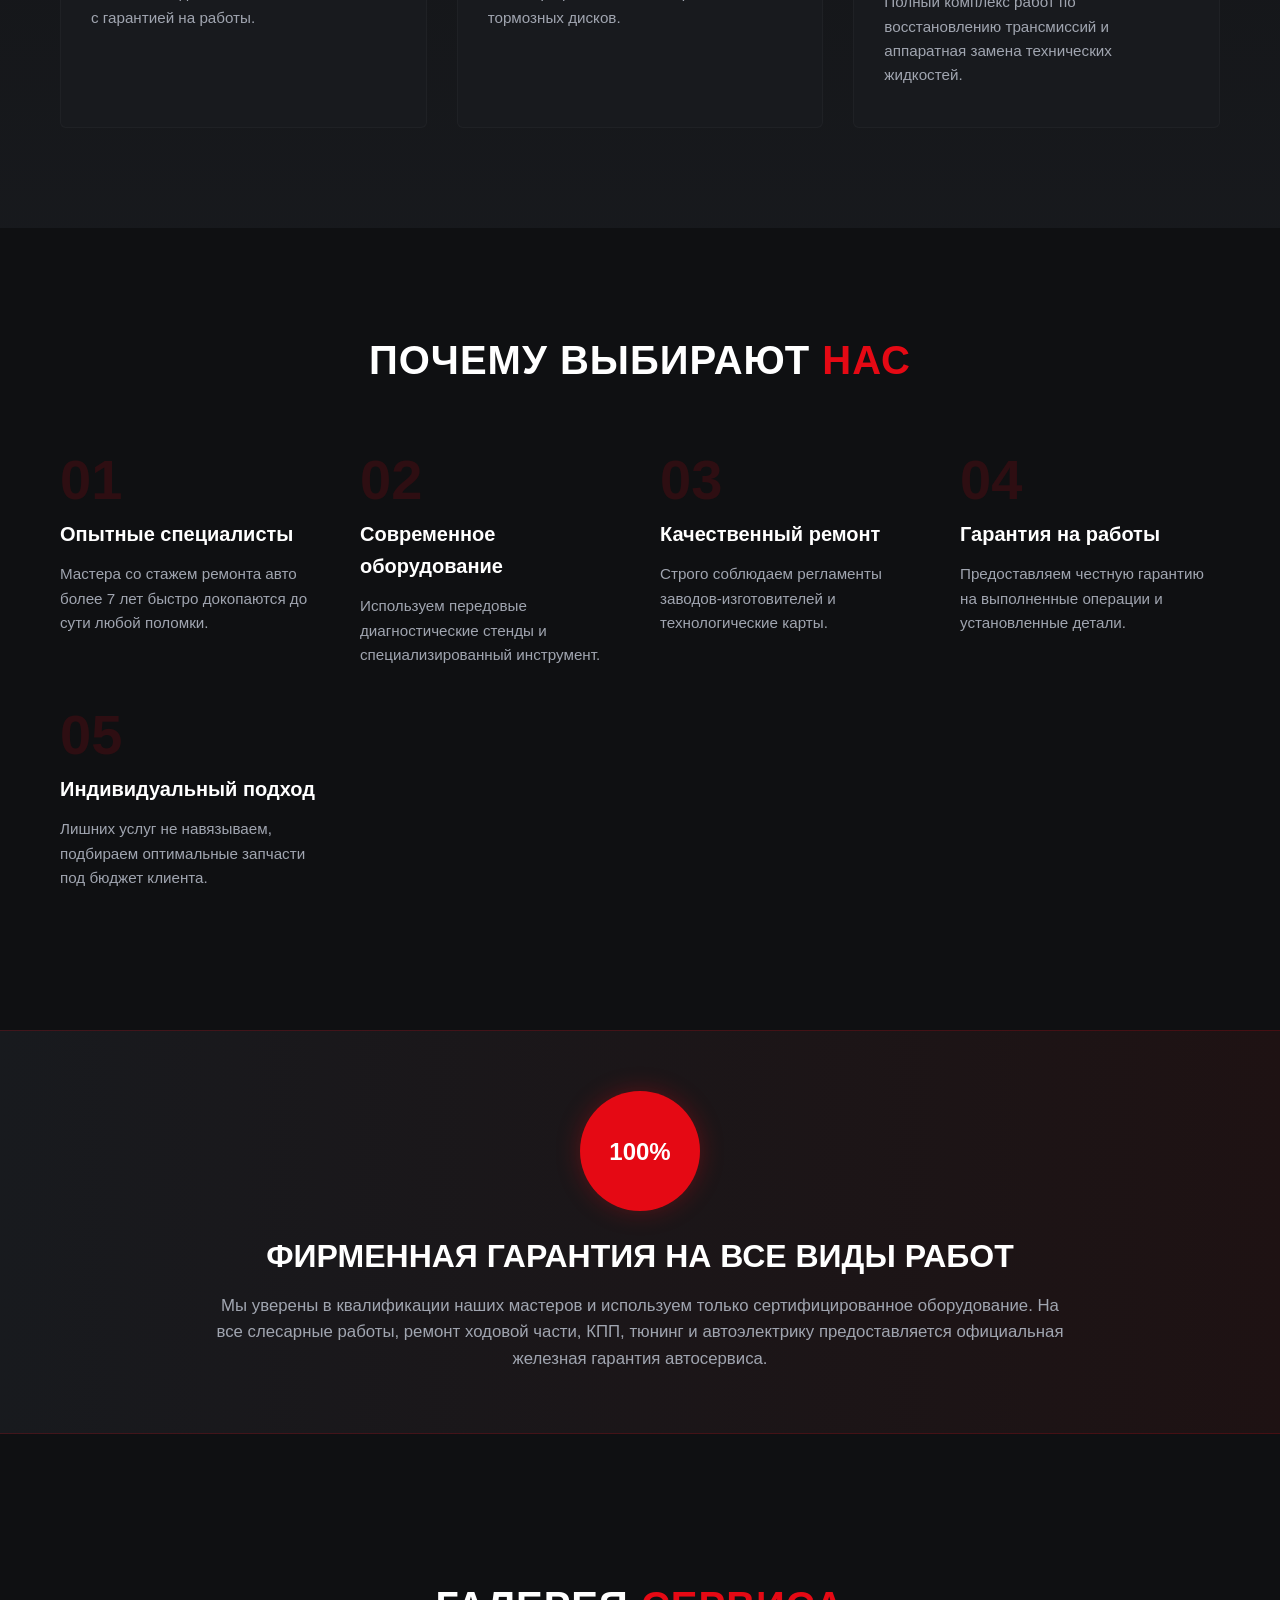
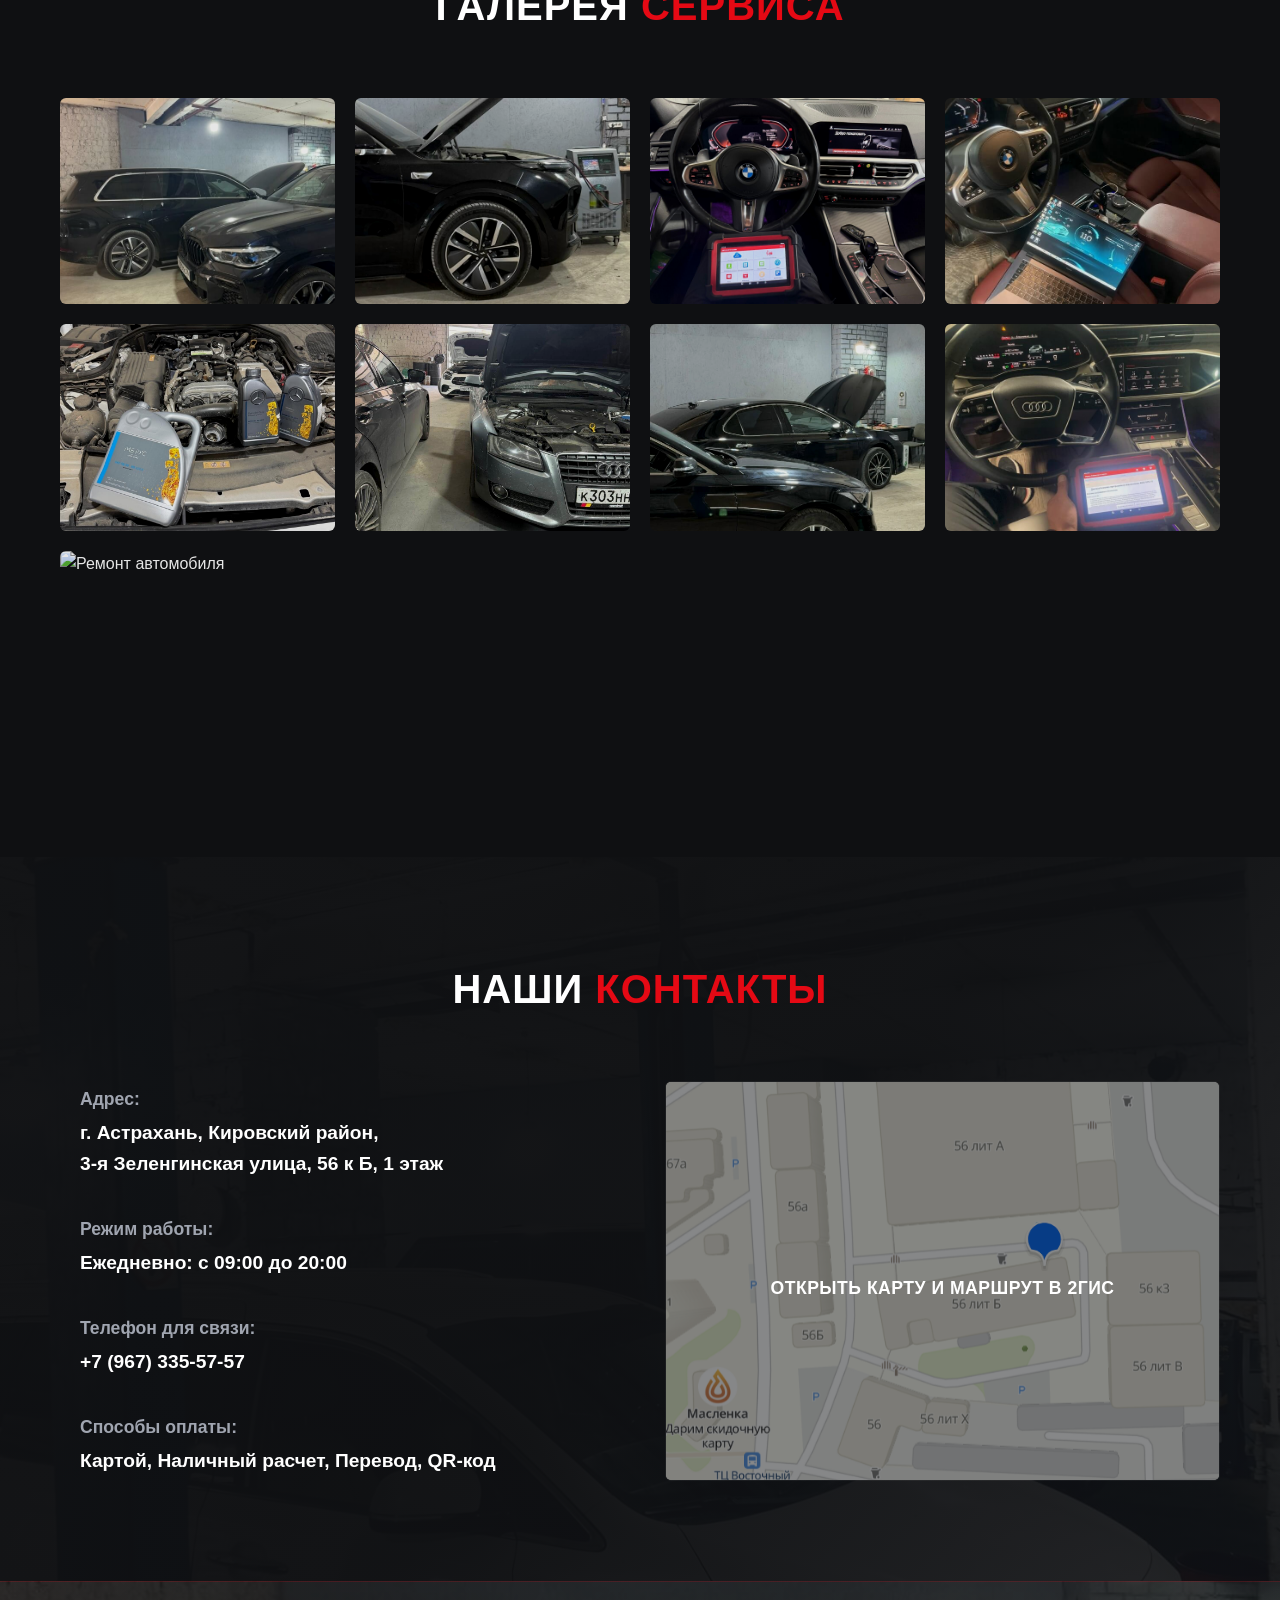
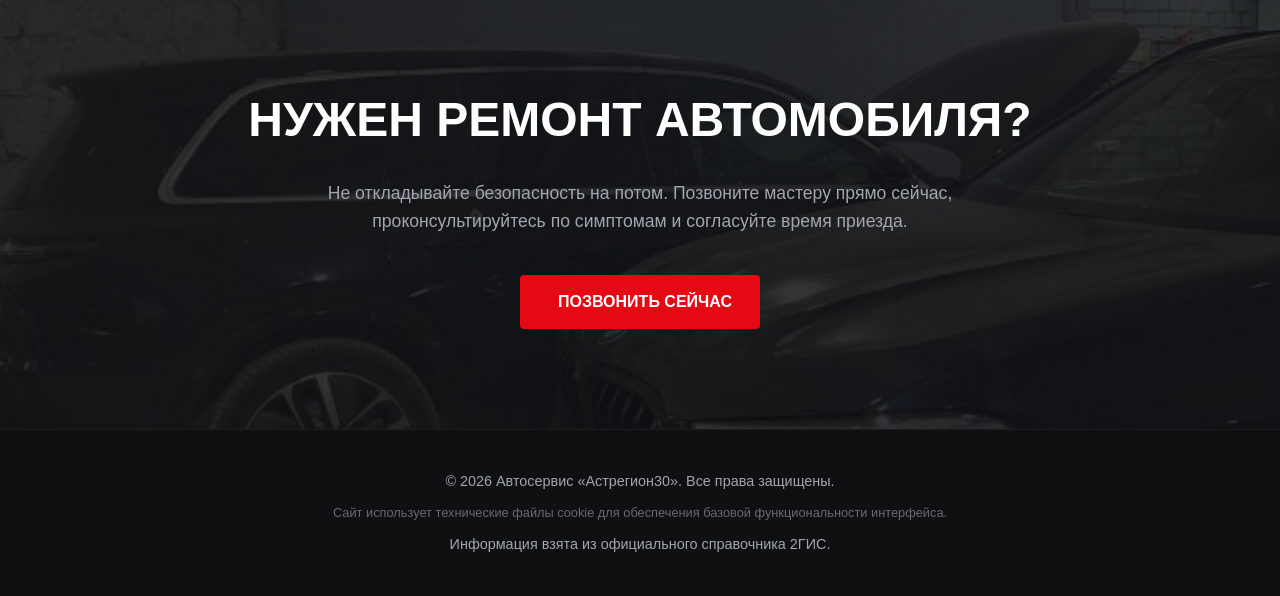
==== commit 644dc3bd: "Update index.html" ====
--- a/index.html
+++ b/index.html
@@ -208,6 +208,7 @@
                     <div class="gallery-item data-anim"><img src="images/gallery-6.jpg" alt="Ремонт систем климат-контроля автомобиля"></div>
                     <div class="gallery-item data-anim"><img src="images/gallery-7.jpg" alt="Ремонт ходовой части автомобиля подвески"></div>
                     <div class="gallery-item data-anim"><img src="images/gallery-8.jpg" alt="Ремонт КПП и АКПП в Астрахани"></div>
+                    <div class="gallery-item data-anim"><img src="images/gallery-9.jpg" alt="Ремонт автомобиля"></div>
                 </div>
             </div>
         </div>
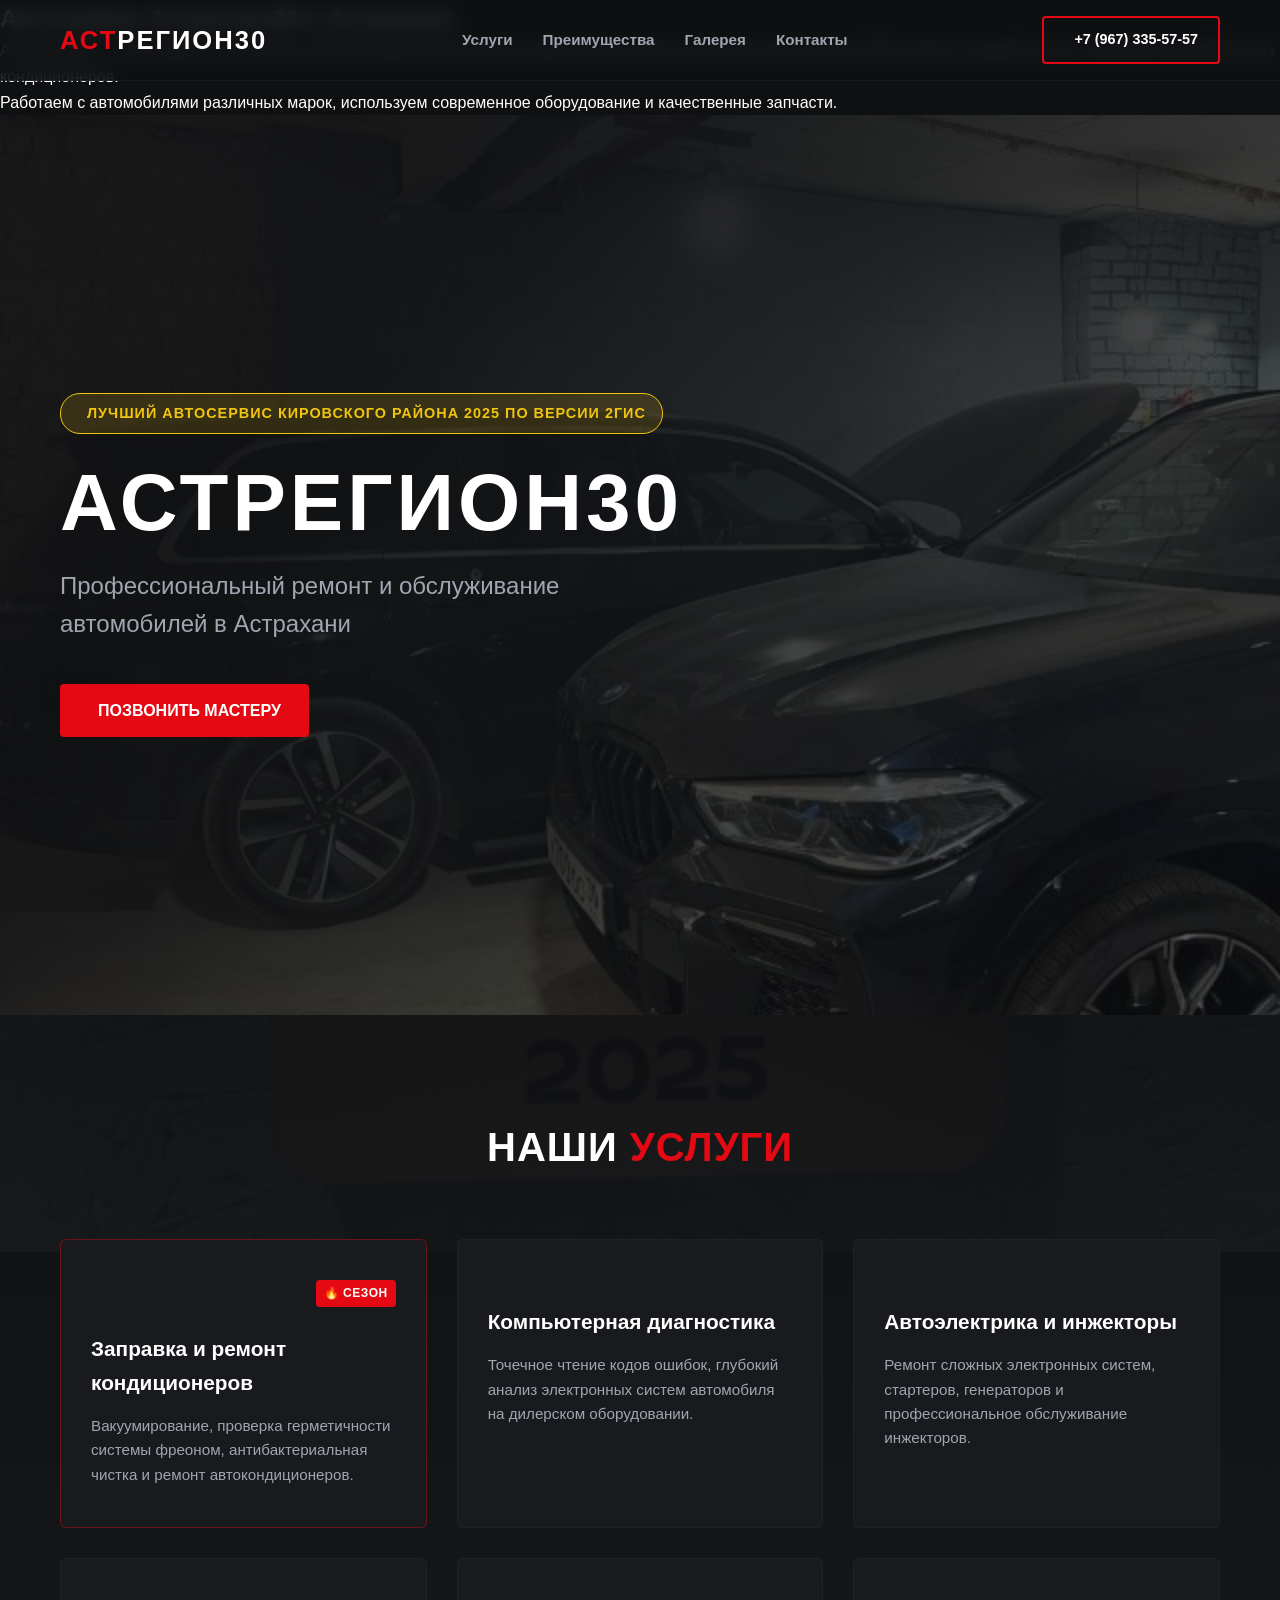
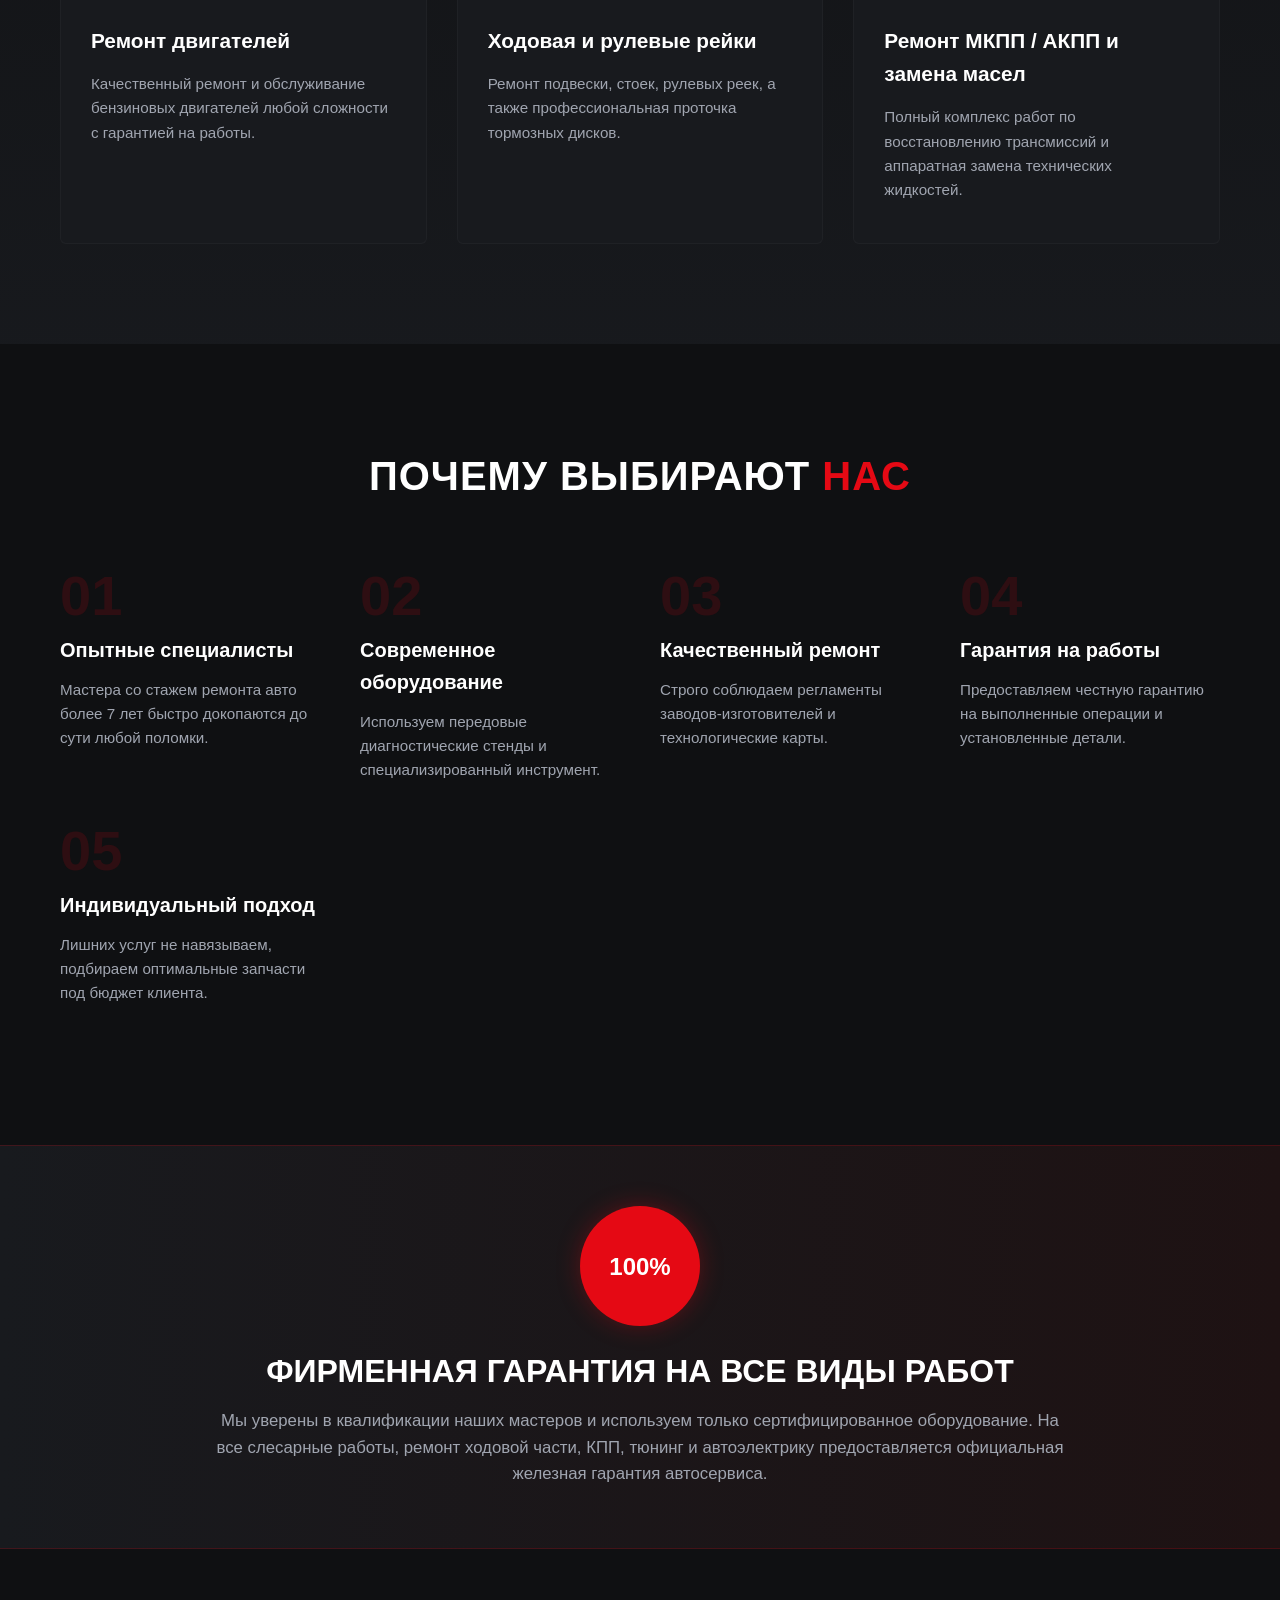
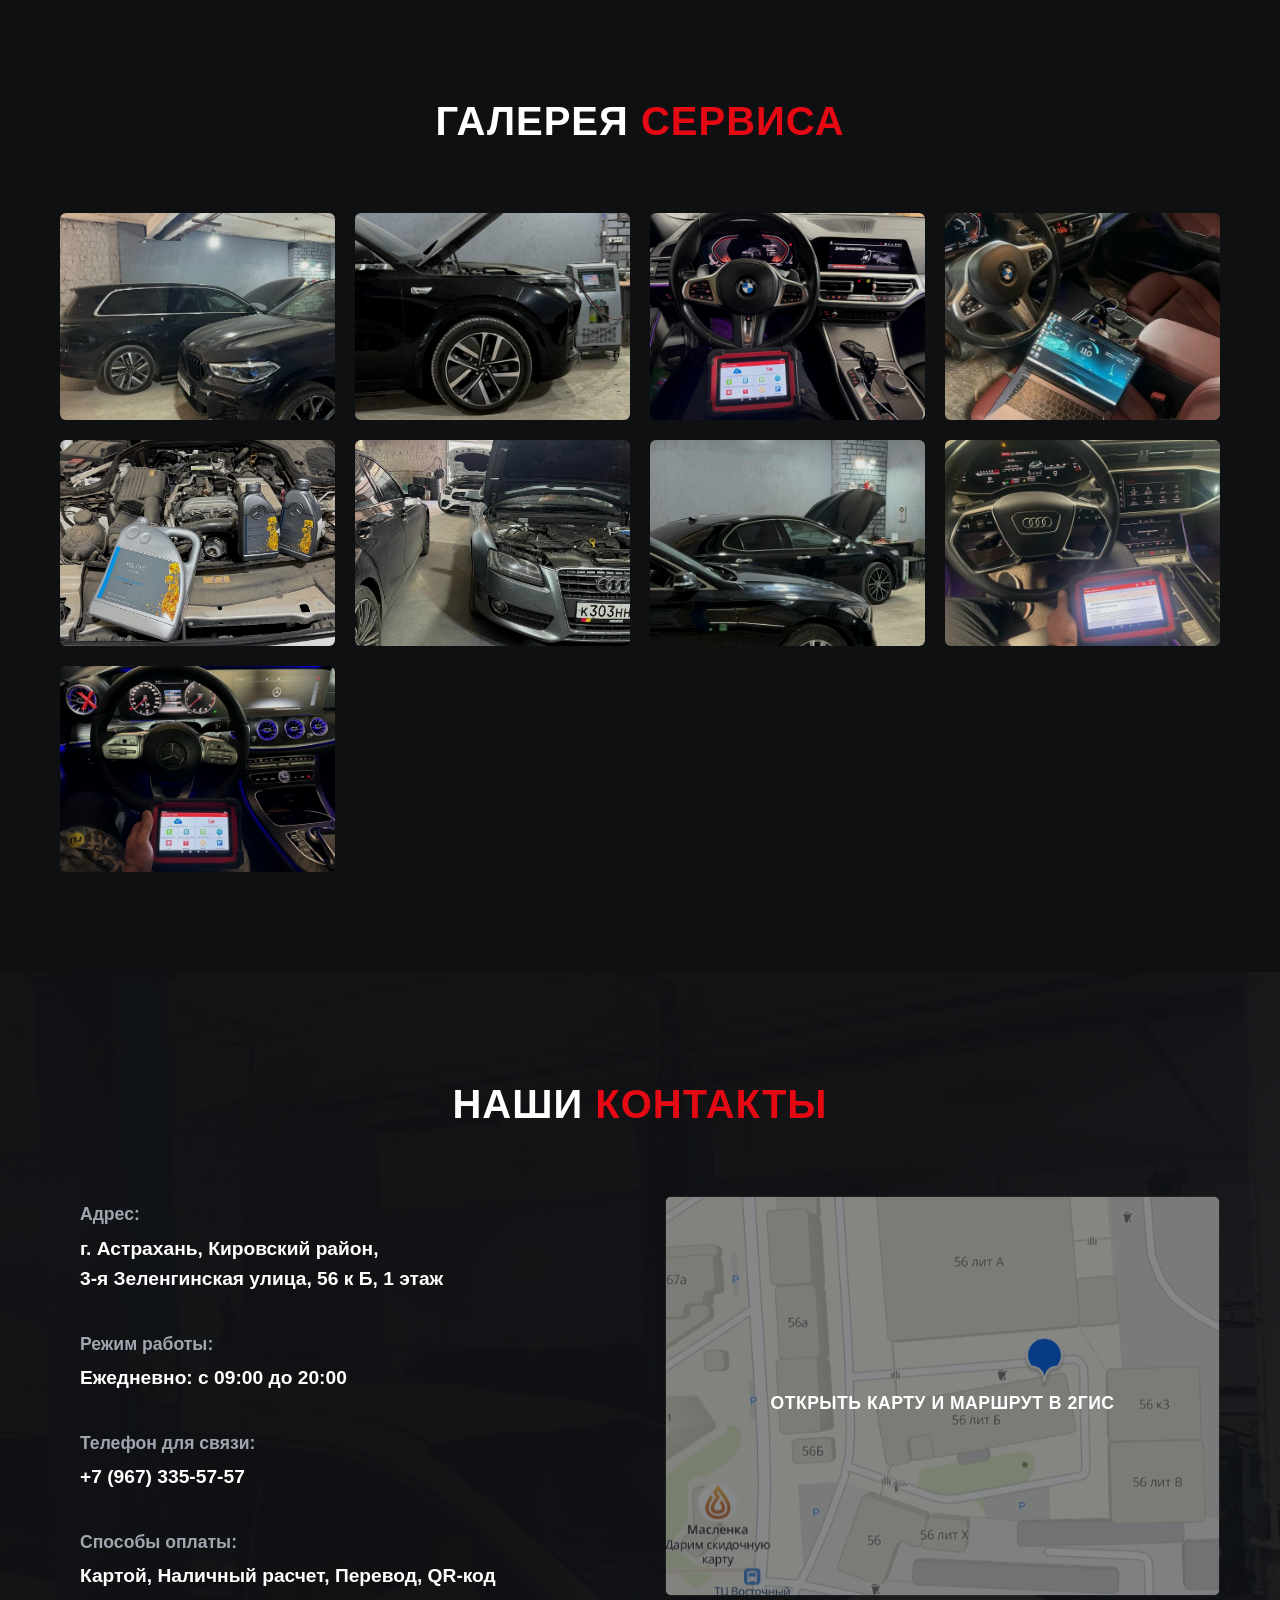
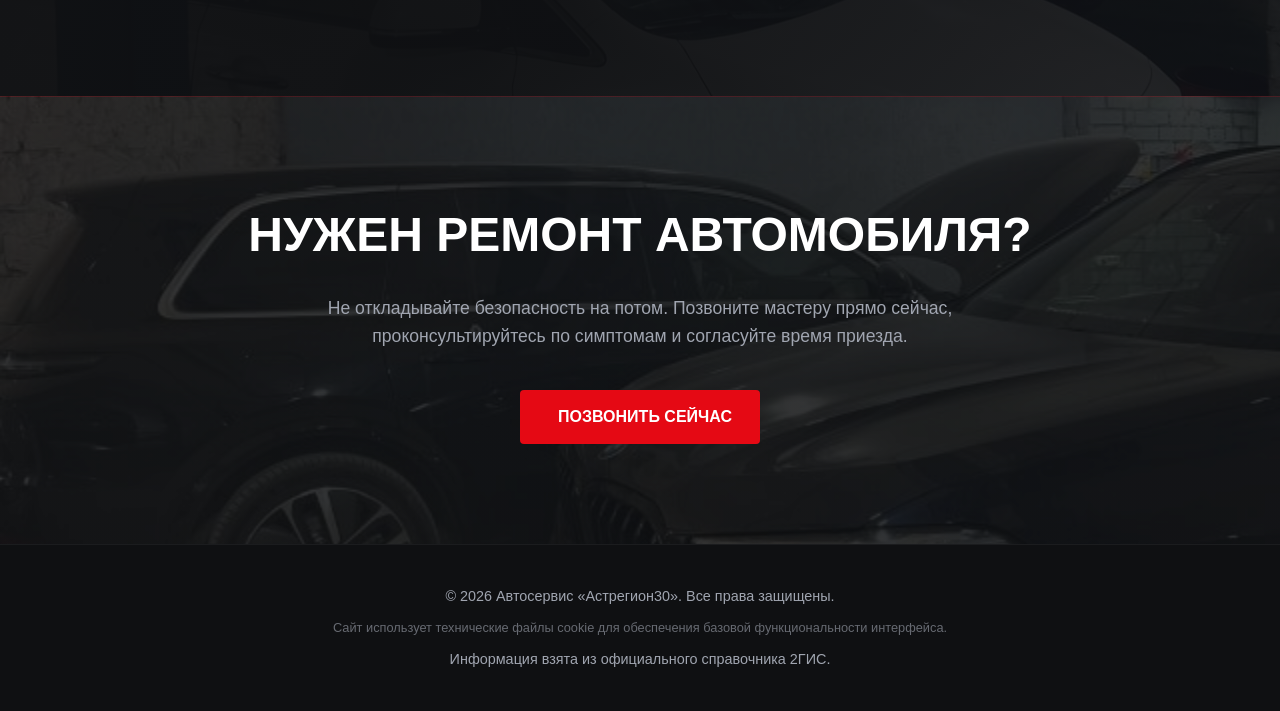
==== commit 53493fe2: "Update index.html" ====
--- a/index.html
+++ b/index.html
@@ -14,7 +14,23 @@
     
     <!-- 3. КЛЮЧЕВЫЕ СЛОВА (Классический набор для региональных поисковых роботов) -->
     <meta name="keywords" content="астрегион30, заправка кондиционеров астрахань, ремонт авто астрахань, автоэлектрик кировский район, ремонт двигателя астрахань, автосервис 3-я зеленгинская, ремонт акпп астрахань, диагностика автомобиля цена">
-
+    <section class="seo-text">
+    <h2>Автосервис Астрегион30 в Астрахани</h2>
+
+    <p>
+        Астрегион30 — автосервис в Астрахани,
+        выполняющий компьютерную диагностику,
+        ремонт автоэлектрики, ремонт КПП,
+        ремонт ходовой части и заправку
+        автомобильных кондиционеров.
+    </p>
+
+    <p>
+        Работаем с автомобилями различных марок,
+        используем современное оборудование и
+        качественные запчасти.
+    </p>
+</section>
     <!-- 4. ГЕО-ТАРГЕТИНГ (Жестко привязывает сайт к Астрахани для локального поиска) -->
     <meta name="geo.region" content="RU-AST">
     <meta name="geo.platitude" content="46.35338">
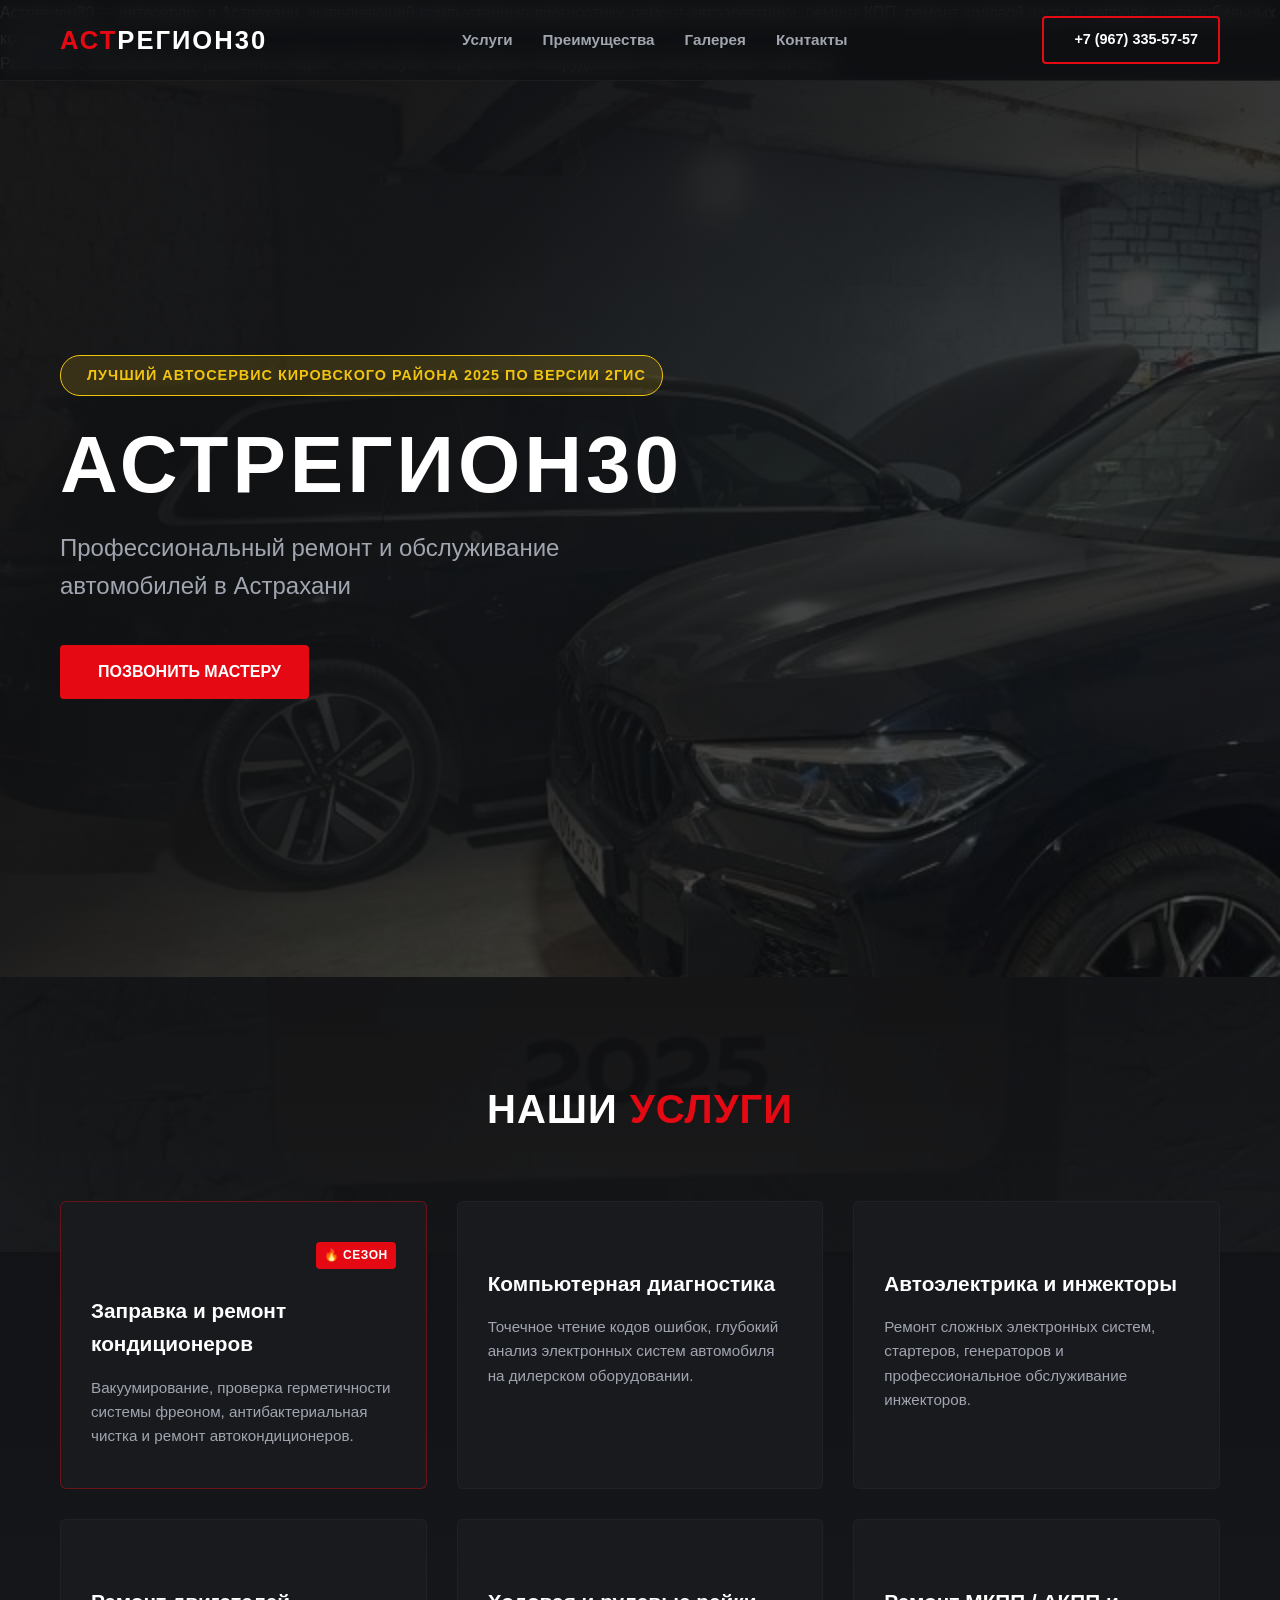
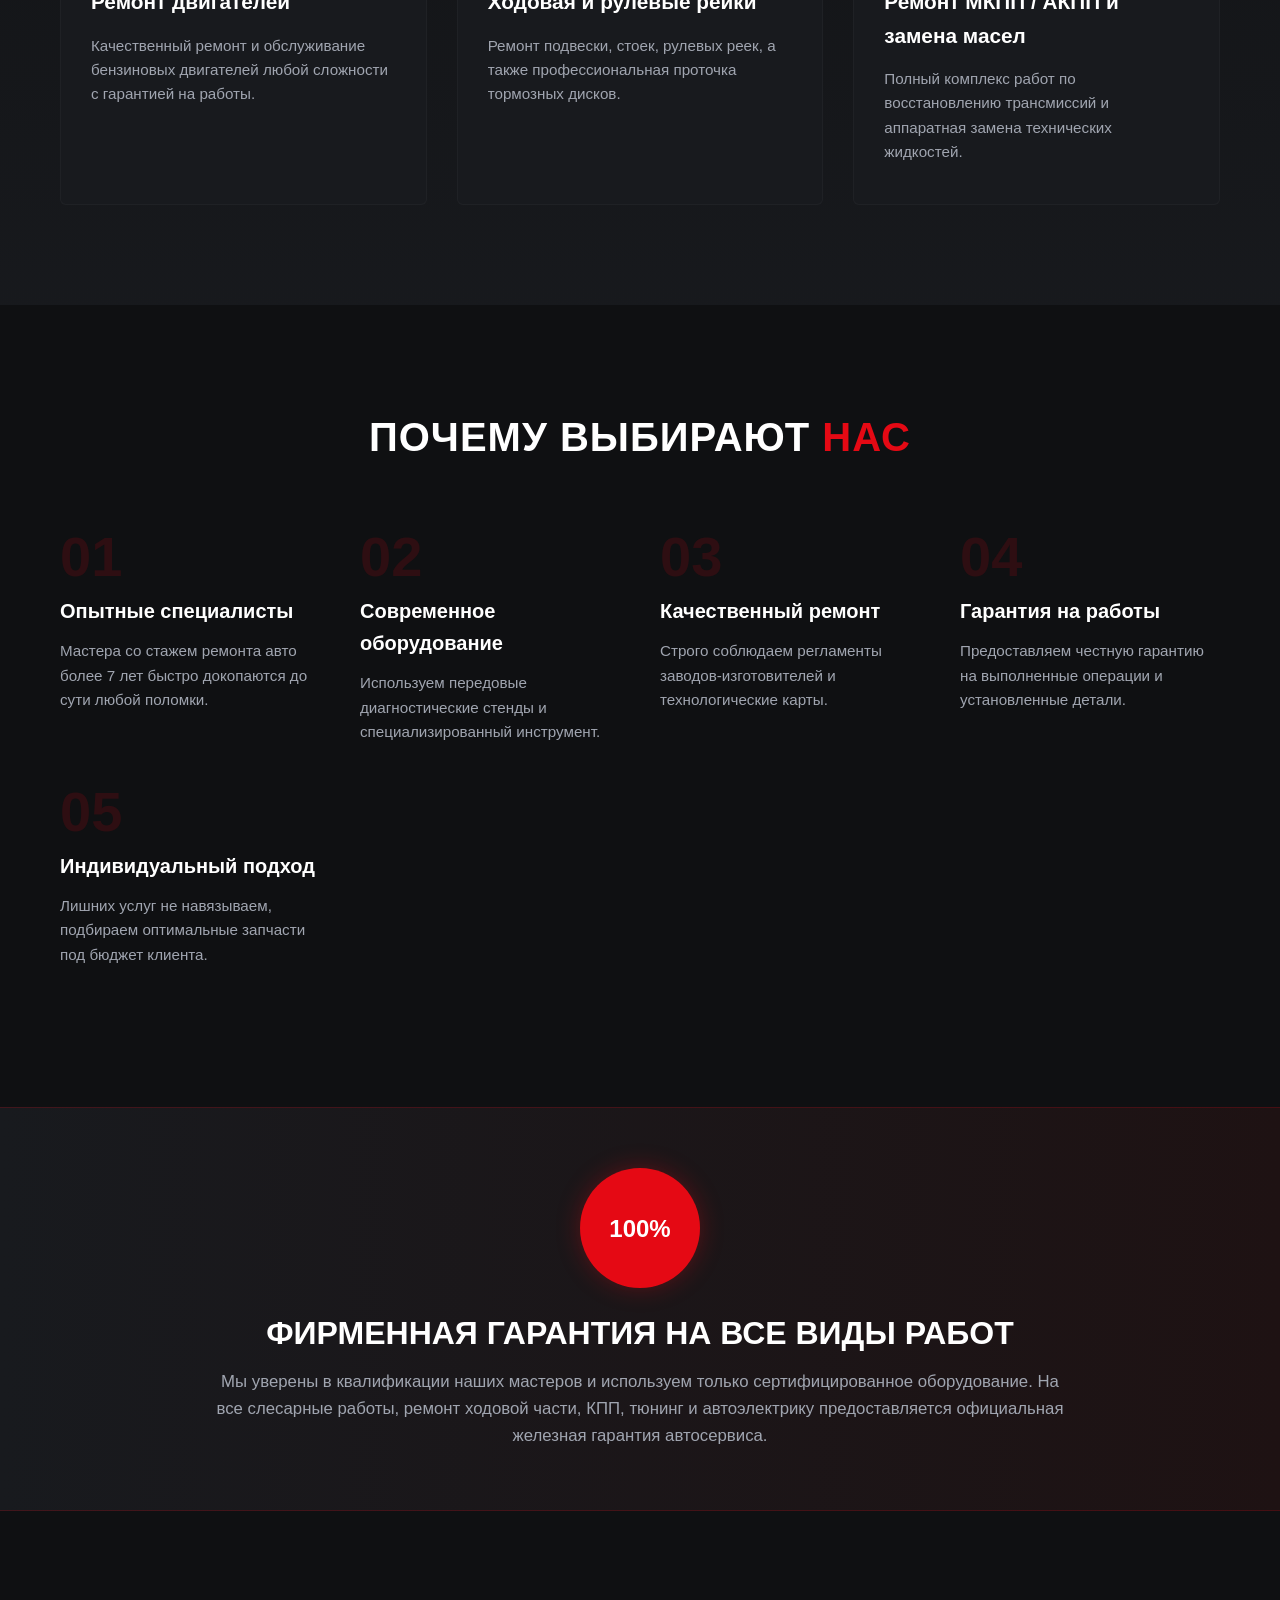
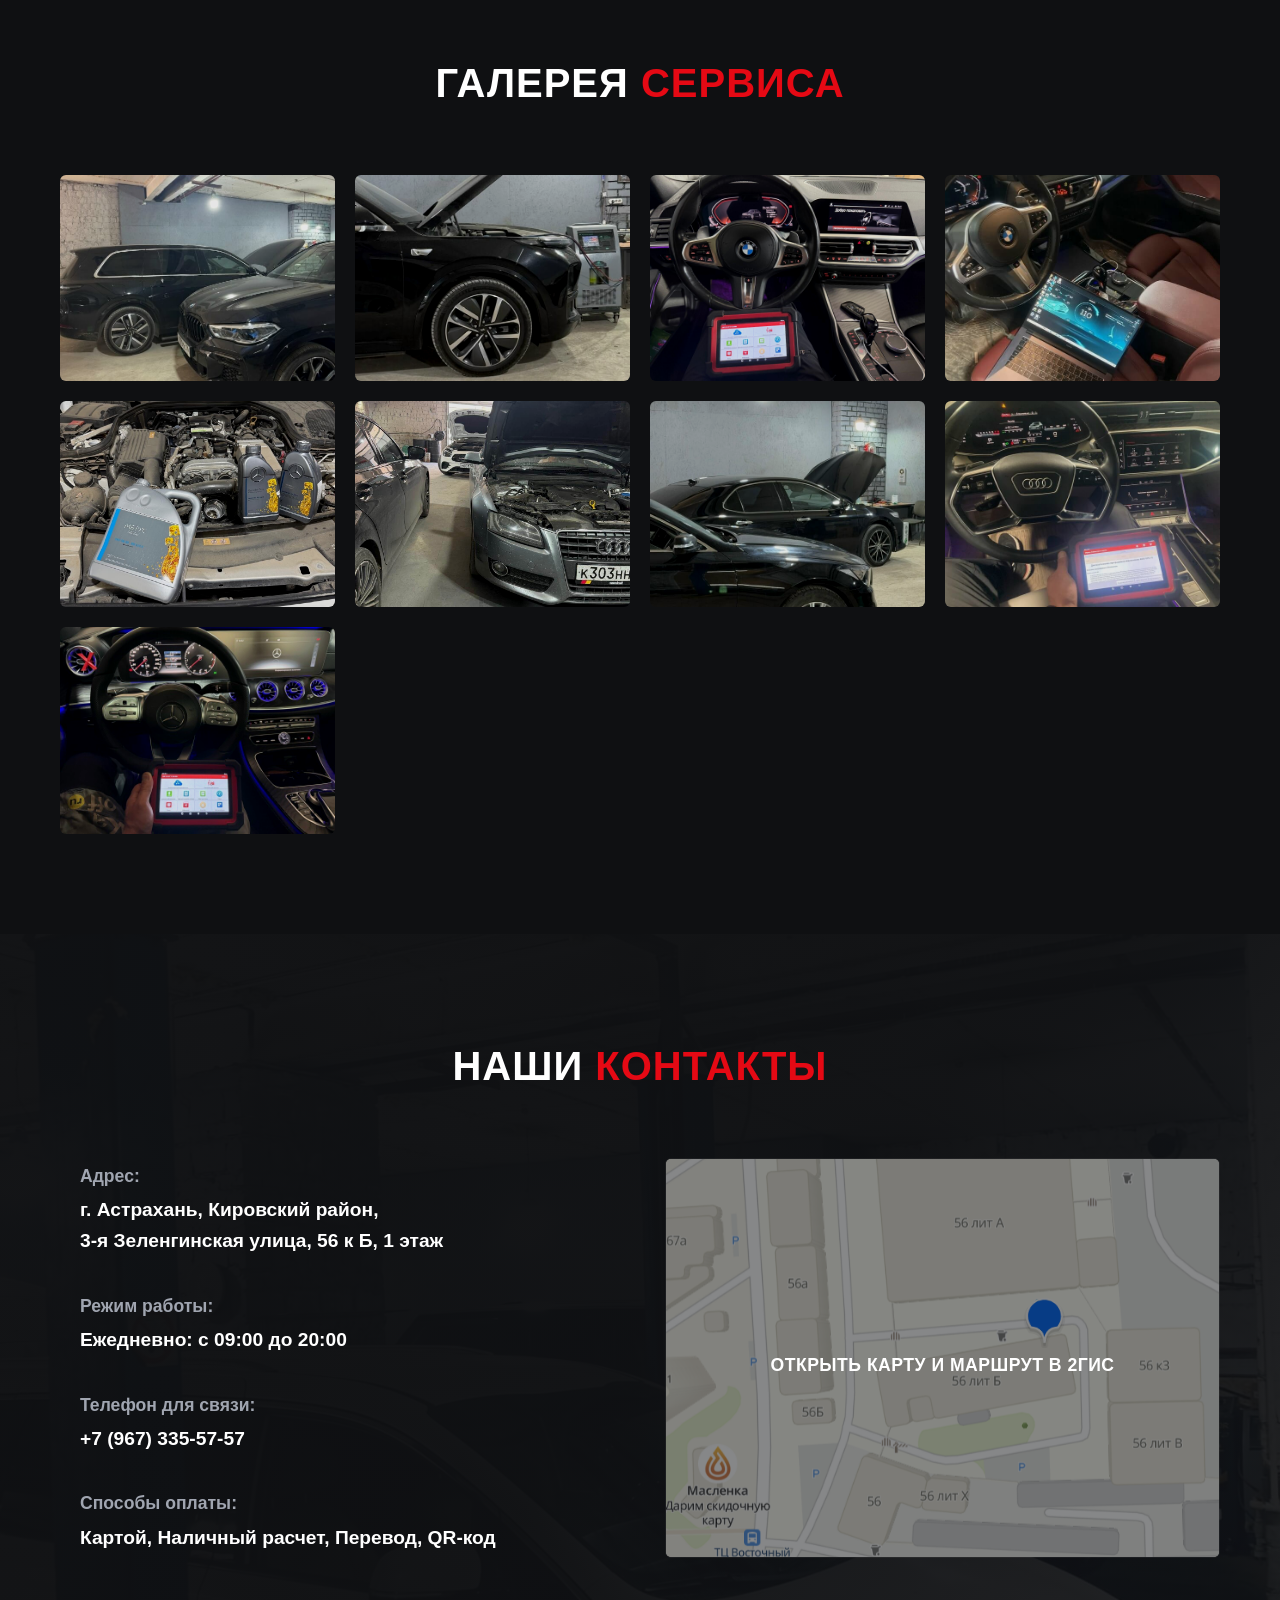
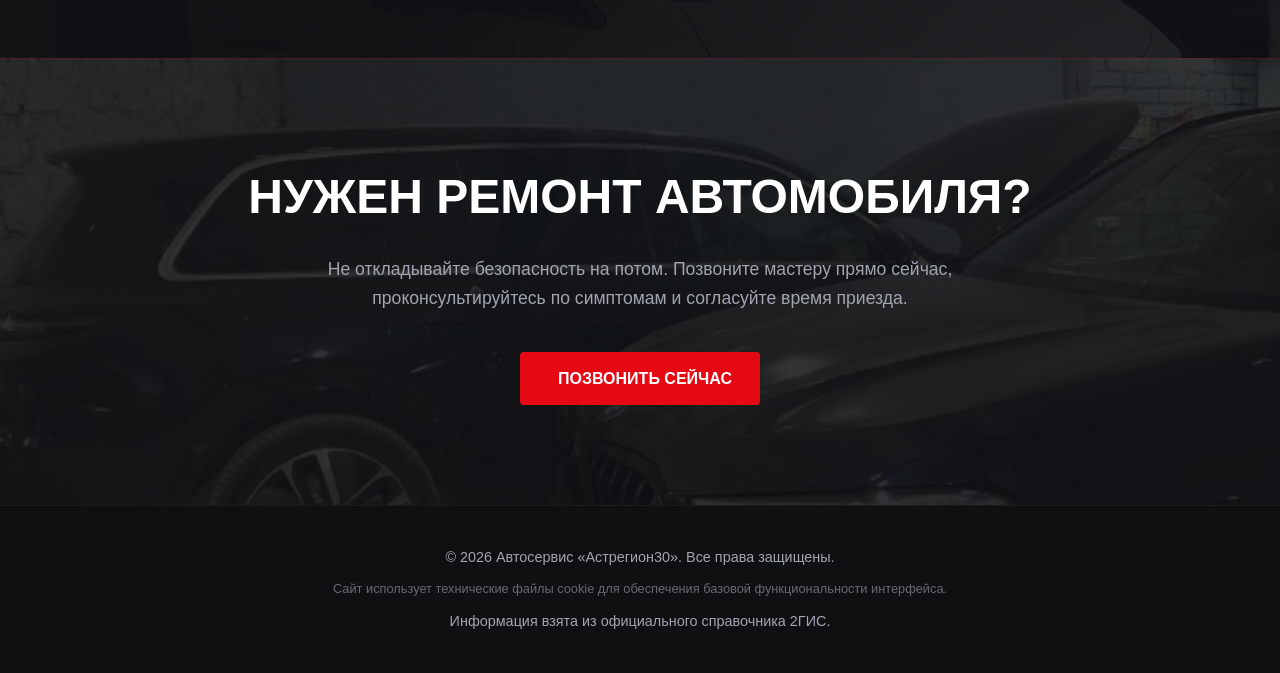
==== commit f0ef6fe1: "Update index.html" ====
--- a/index.html
+++ b/index.html
@@ -15,7 +15,9 @@
     <!-- 3. КЛЮЧЕВЫЕ СЛОВА (Классический набор для региональных поисковых роботов) -->
     <meta name="keywords" content="астрегион30, заправка кондиционеров астрахань, ремонт авто астрахань, автоэлектрик кировский район, ремонт двигателя астрахань, автосервис 3-я зеленгинская, ремонт акпп астрахань, диагностика автомобиля цена">
     <section class="seo-text">
-    <h2>Автосервис Астрегион30 в Астрахани</h2>
+    <h2 style="position: absolute !important; width: 1px !important; height: 1px !important; padding: 0 !important; margin: -1px !important; overflow: hidden !important; clip: rect(0, 0, 0, 0) !important; white-space: nowrap !important; border: 0 !important;">Автосервис Астрегион30 в Астрахани</h2>
+
+
 
     <p>
         Астрегион30 — автосервис в Астрахани,
--- a/style.css
+++ b/style.css
@@ -653,3 +653,15 @@
 .map-link-block:hover .map-overlay-btn i {
     transform: translateY(-5px);
 }
+/* Скрывает элемент с экрана, но оставляет его доступным для поисковых роботов */
+.visually-hidden {
+  position: absolute !important;
+  width: 1px !important;
+  height: 1px !important;
+  padding: 0 !important;
+  margin: -1px !important;
+  overflow: hidden !important;
+  clip: rect(0, 0, 0, 0) !important;
+  white-space: nowrap !important;
+  border: 0 !important;
+}
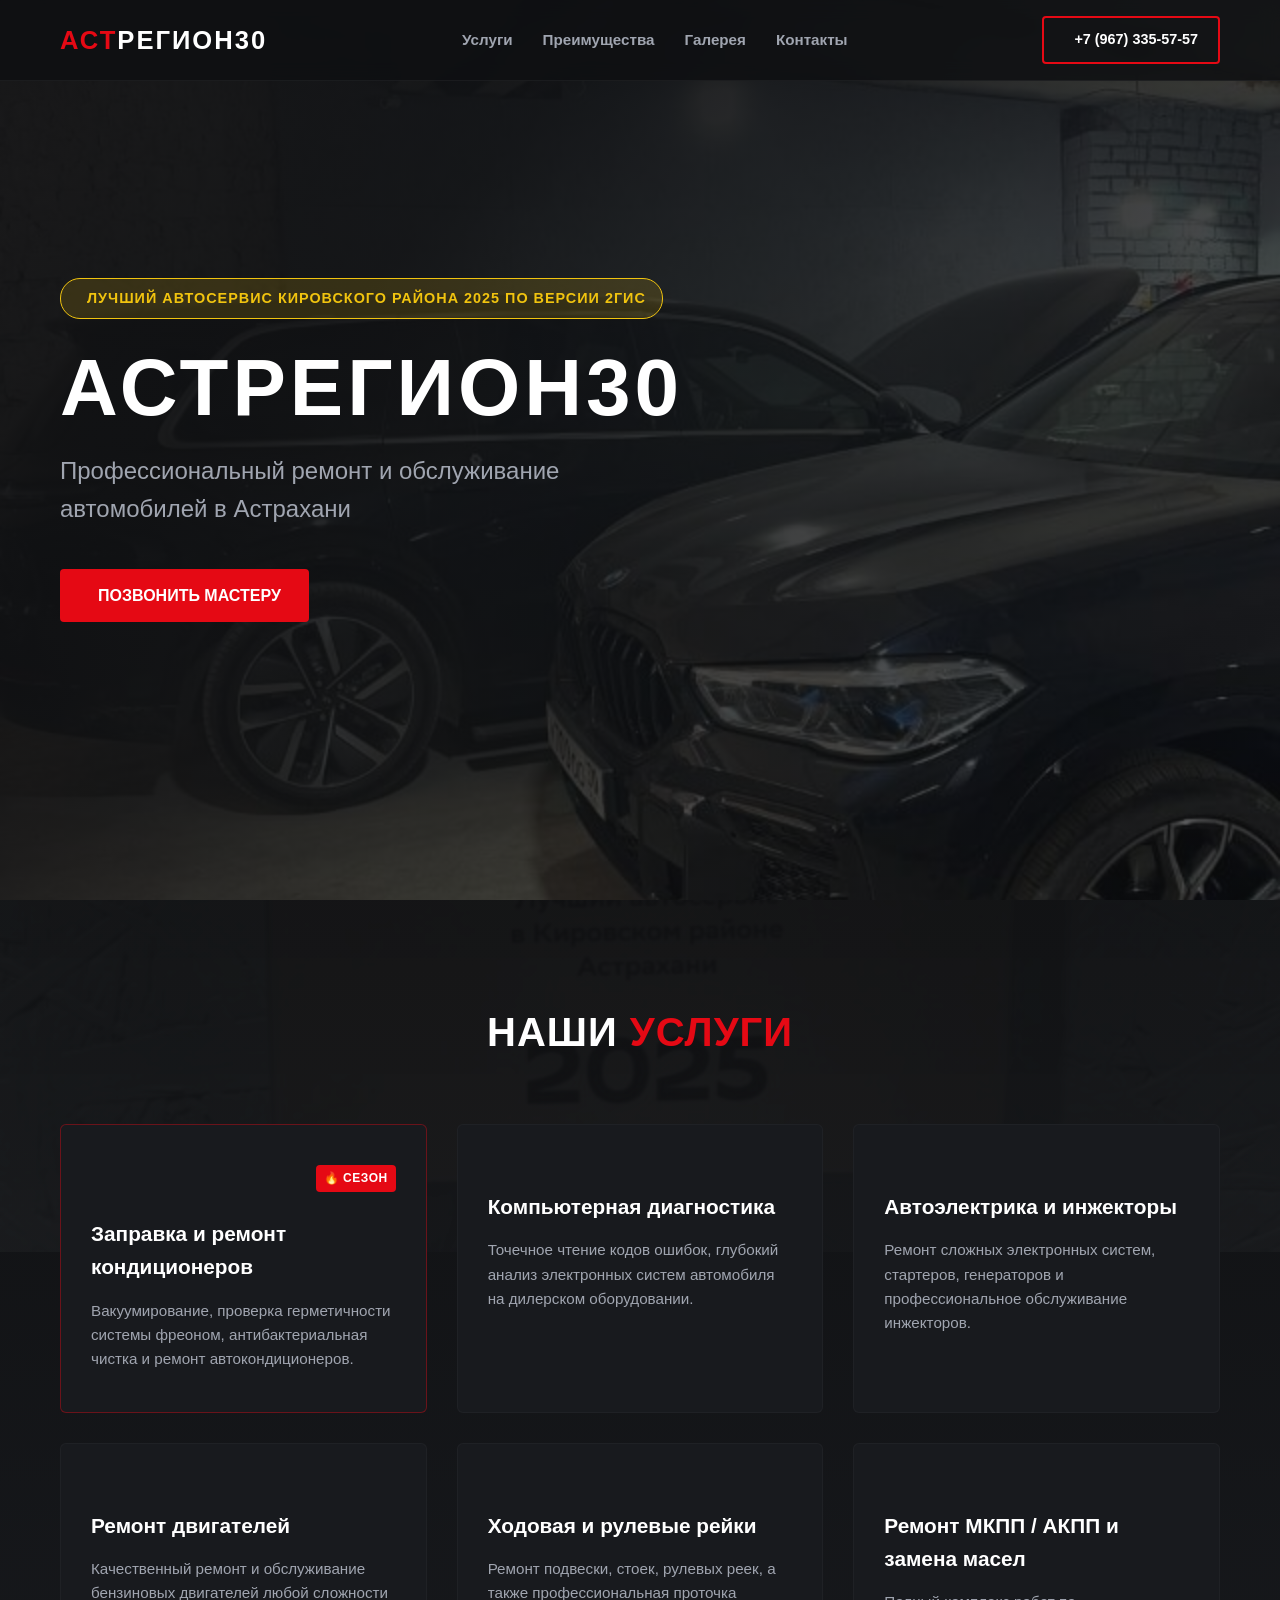
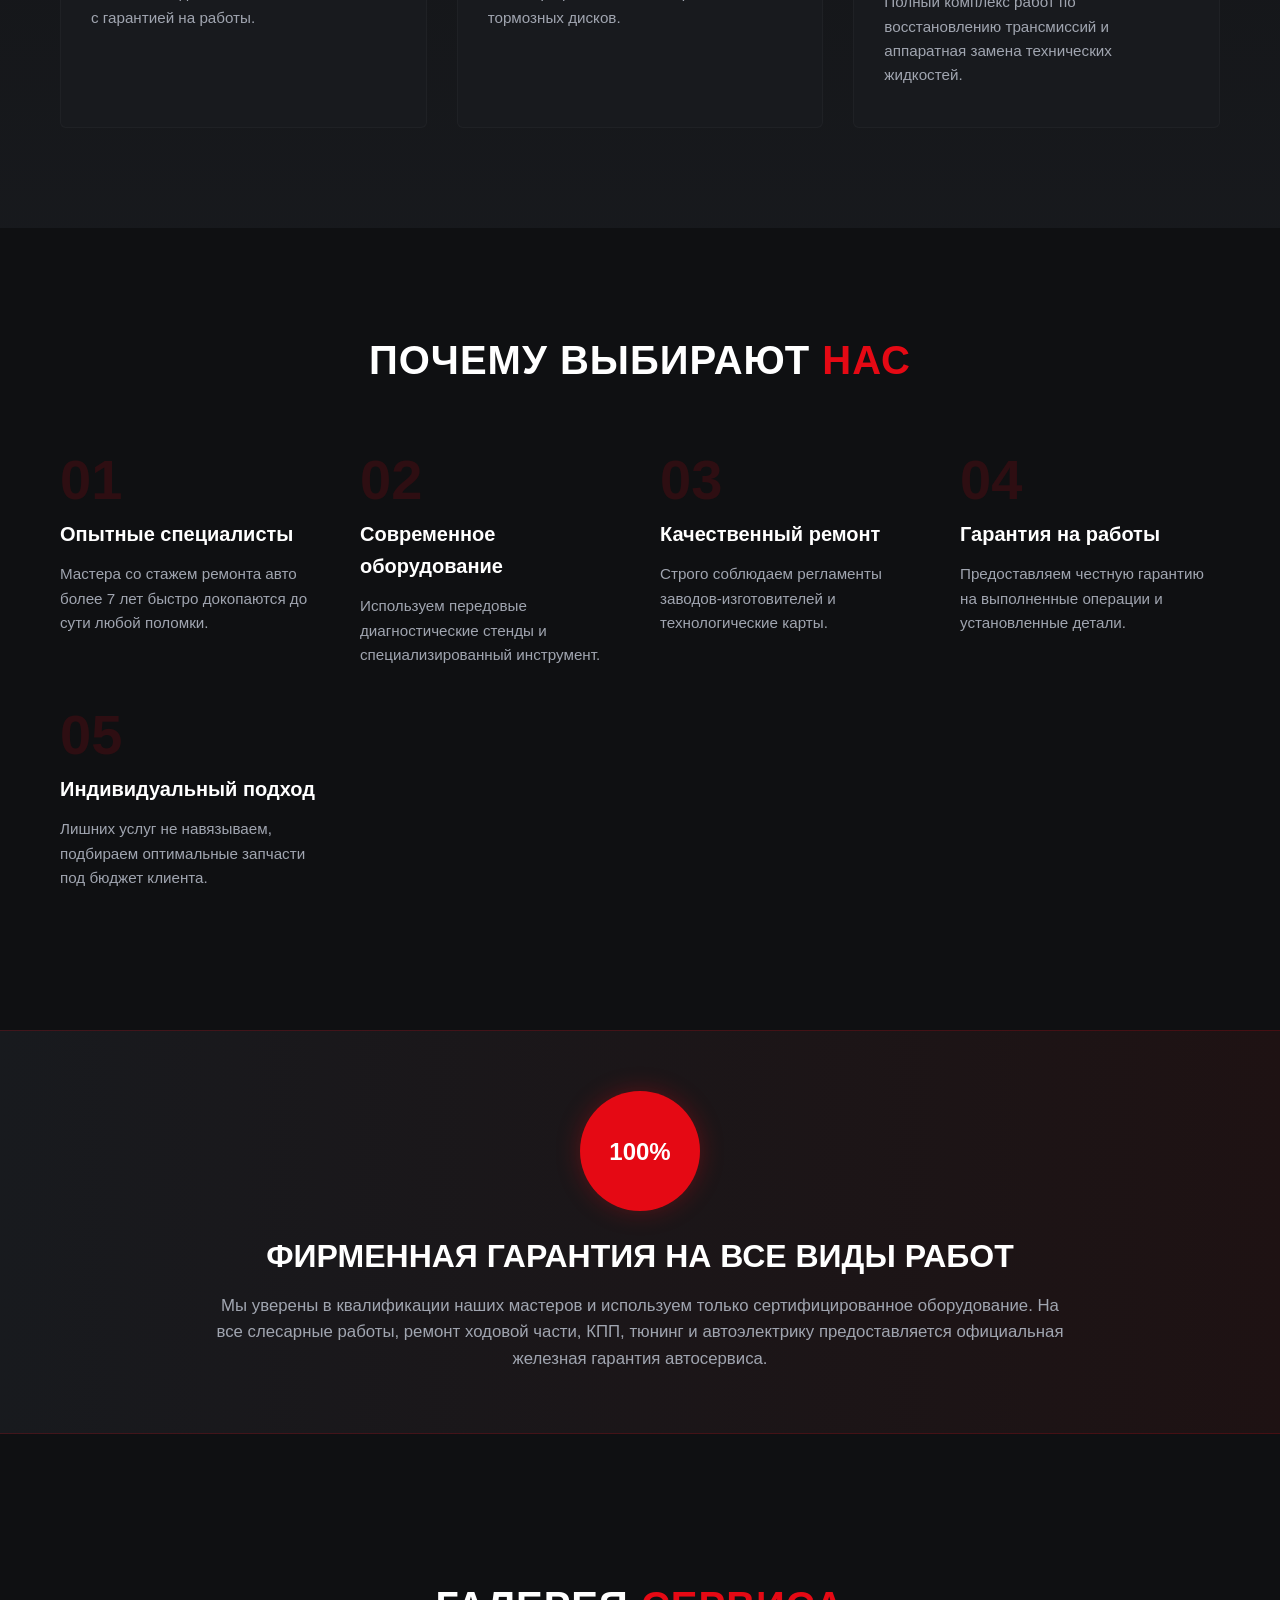
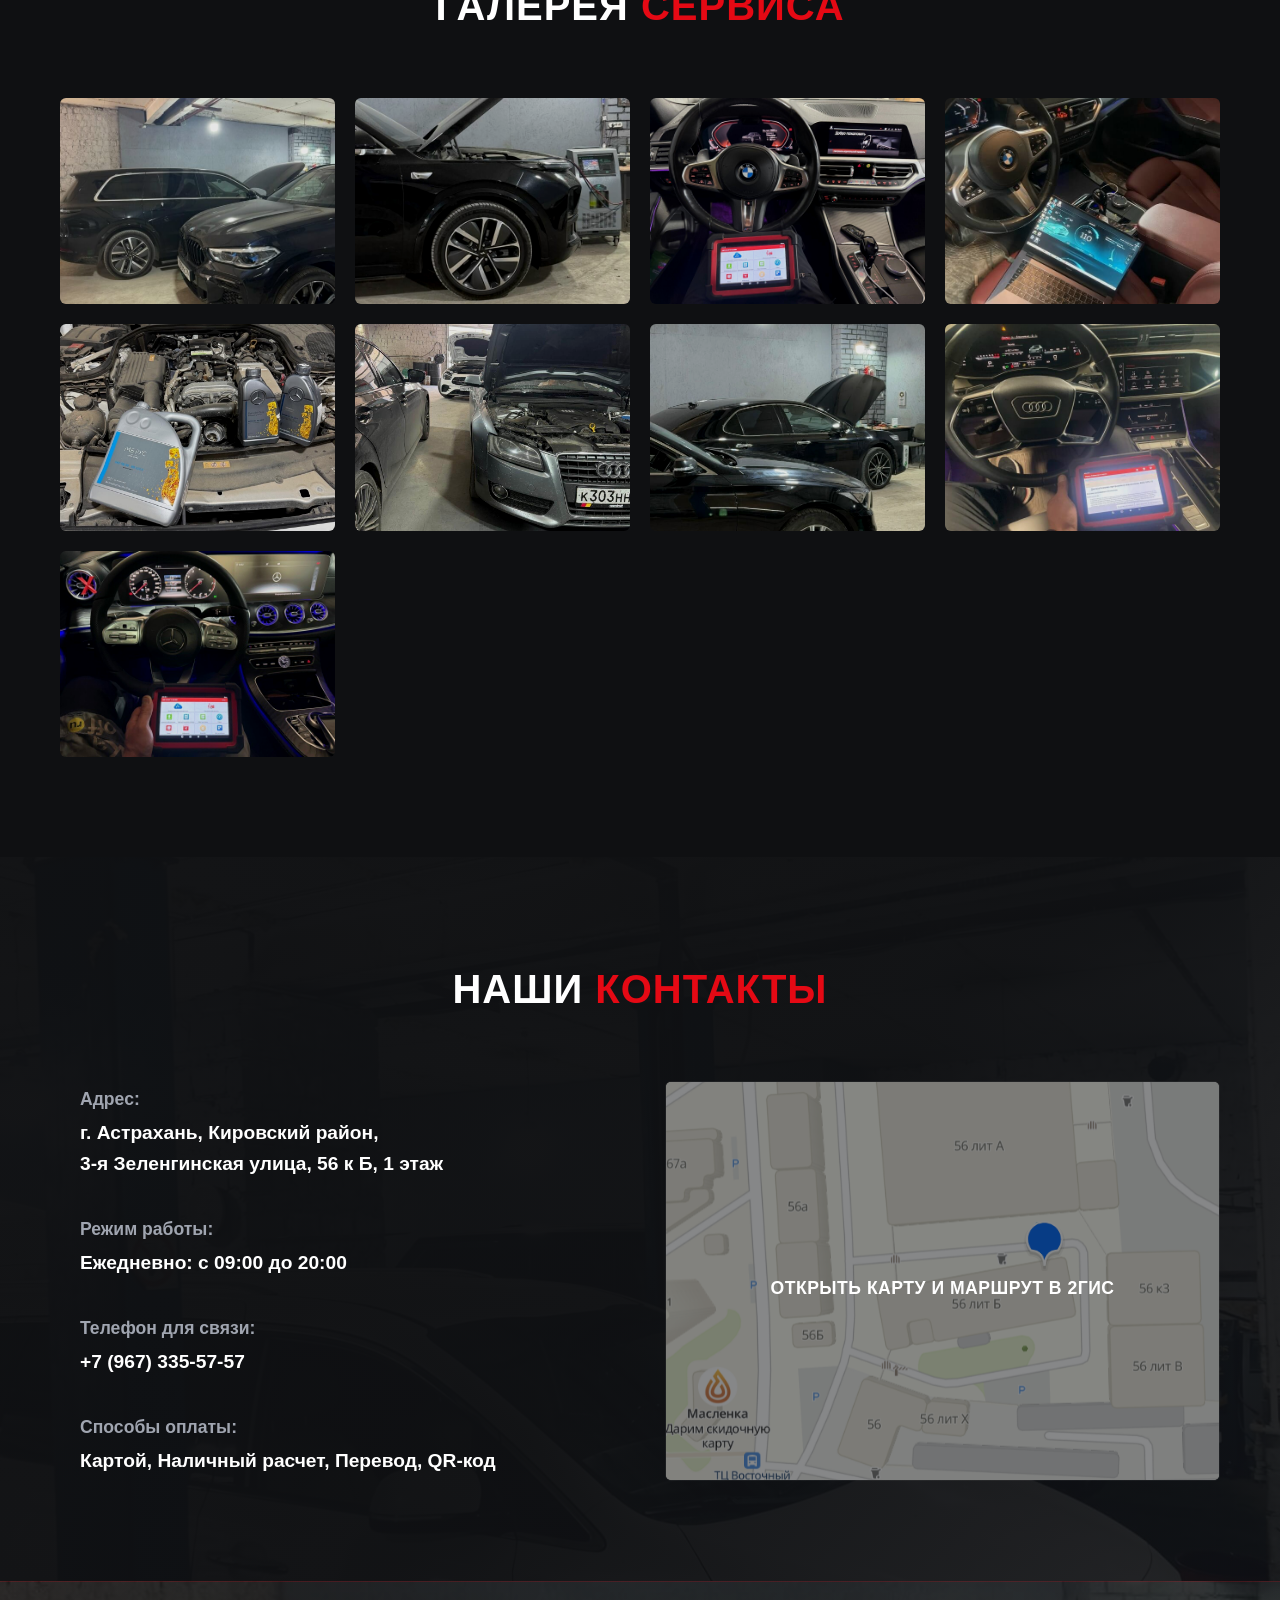
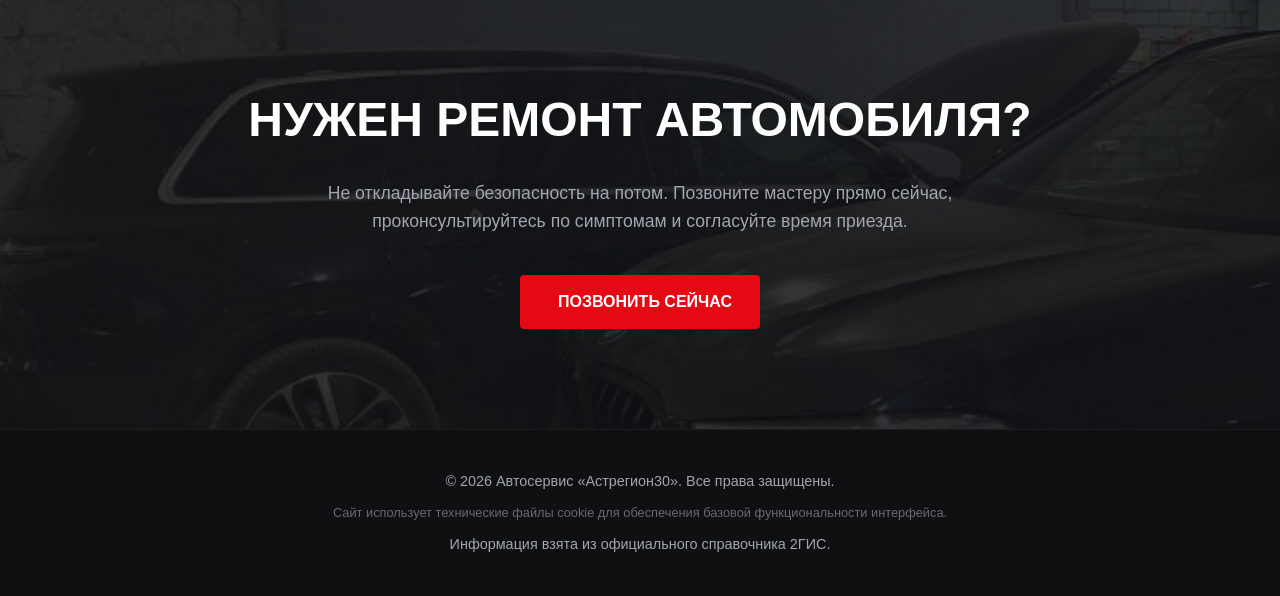
==== commit c1c34010: "Update index.html" ====
--- a/index.html
+++ b/index.html
@@ -16,22 +16,7 @@
     <meta name="keywords" content="астрегион30, заправка кондиционеров астрахань, ремонт авто астрахань, автоэлектрик кировский район, ремонт двигателя астрахань, автосервис 3-я зеленгинская, ремонт акпп астрахань, диагностика автомобиля цена">
     <section class="seo-text">
     <h2 style="position: absolute !important; width: 1px !important; height: 1px !important; padding: 0 !important; margin: -1px !important; overflow: hidden !important; clip: rect(0, 0, 0, 0) !important; white-space: nowrap !important; border: 0 !important;">Автосервис Астрегион30 в Астрахани</h2>
-
-
-
-    <p>
-        Астрегион30 — автосервис в Астрахани,
-        выполняющий компьютерную диагностику,
-        ремонт автоэлектрики, ремонт КПП,
-        ремонт ходовой части и заправку
-        автомобильных кондиционеров.
-    </p>
-
-    <p>
-        Работаем с автомобилями различных марок,
-        используем современное оборудование и
-        качественные запчасти.
-    </p>
+    
 </section>
     <!-- 4. ГЕО-ТАРГЕТИНГ (Жестко привязывает сайт к Астрахани для локального поиска) -->
     <meta name="geo.region" content="RU-AST">
